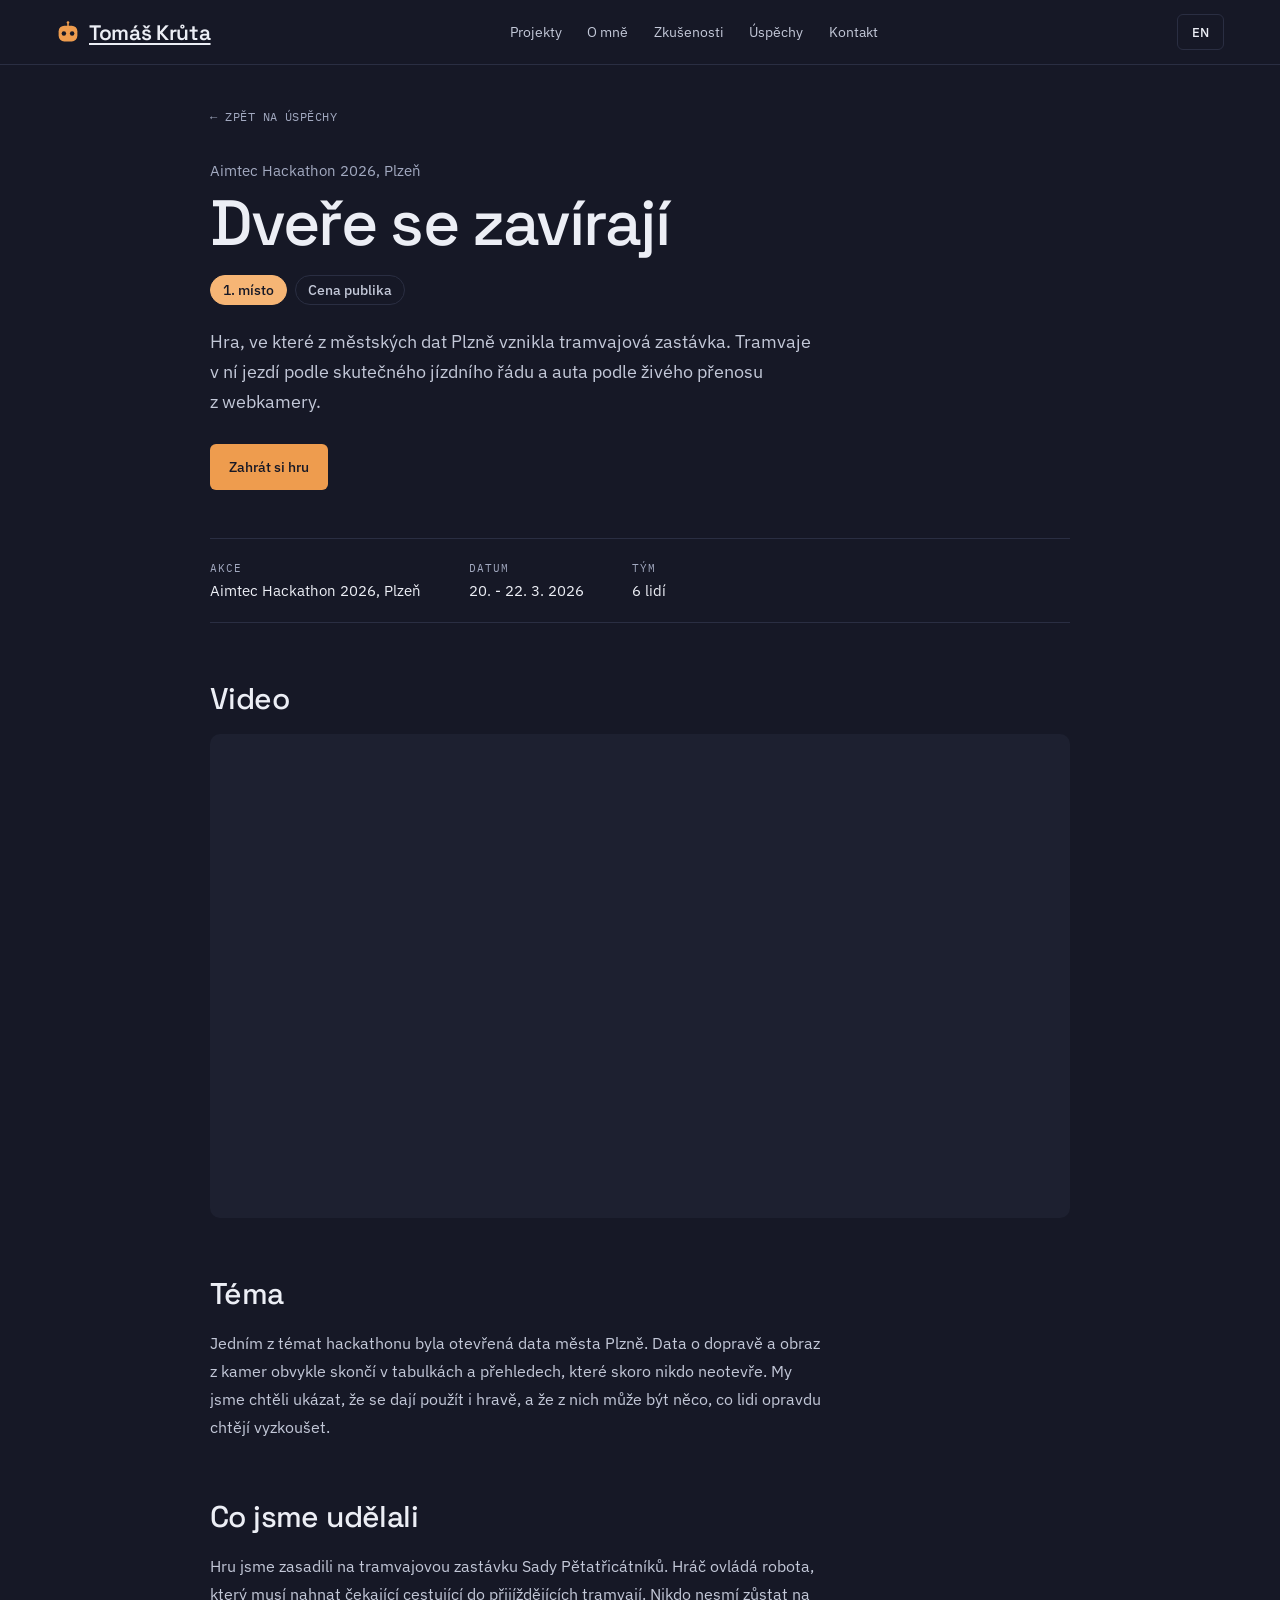
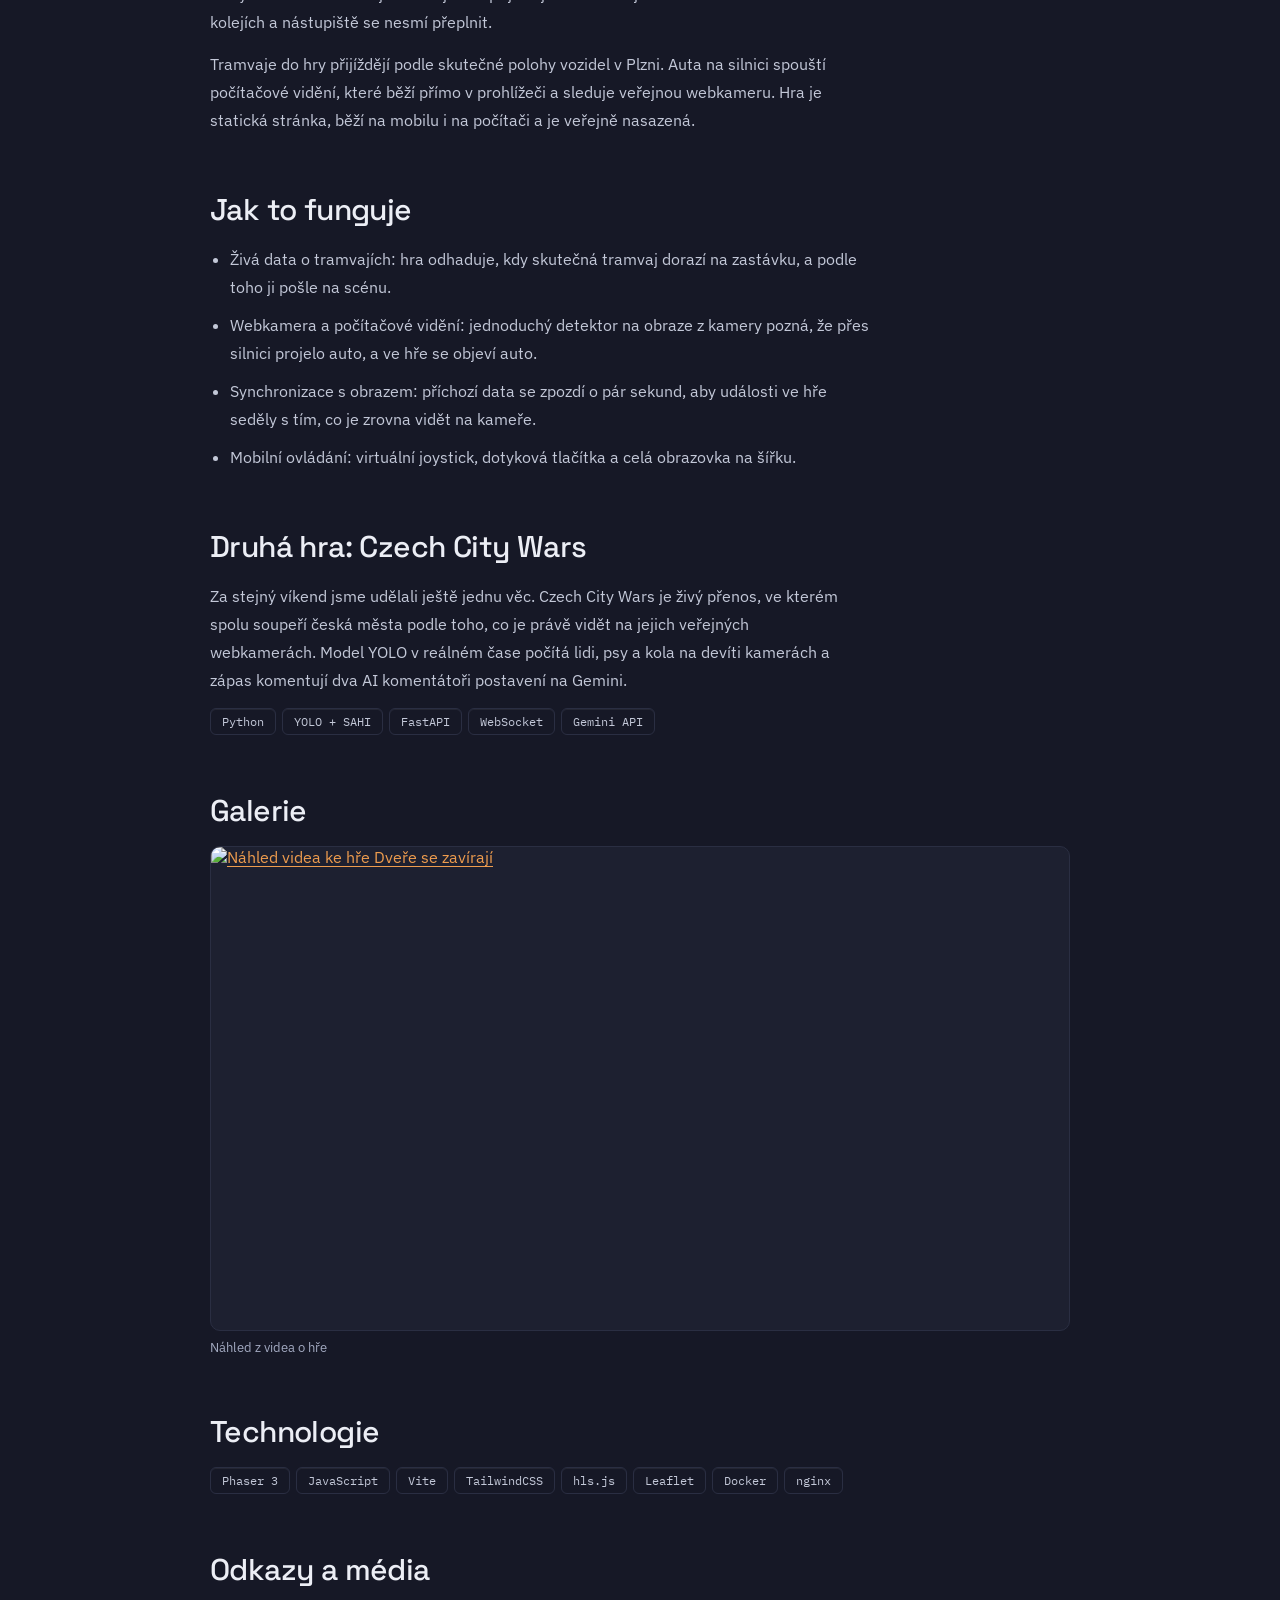
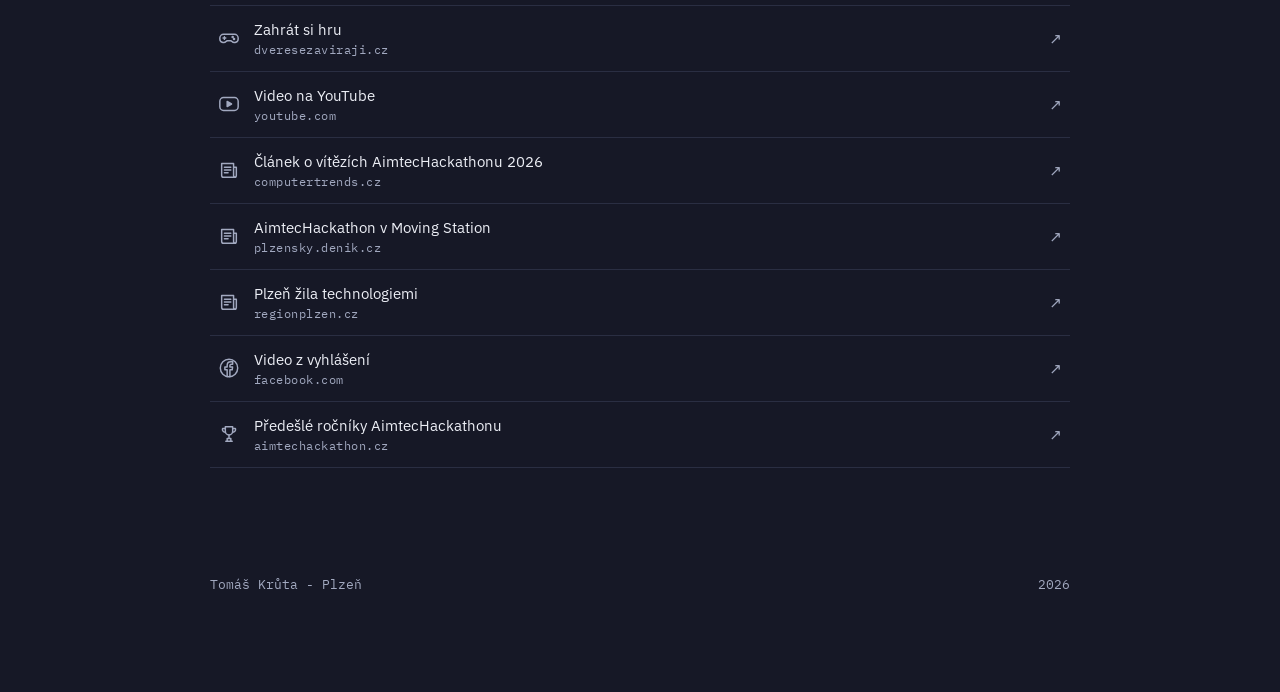
==== projects/aimtec-hackathon-2026/index.html @ 4ebe9e79 "deploy: TomasKruta/PersonalWeb@aac6751261860a5a73823b13c0c52a020d242d3c" ====
<!DOCTYPE html>
<html lang="cs">
<head>
<meta charset="utf-8">
<meta name="viewport" content="width=device-width, initial-scale=1">
<title data-cs="Dveře se zavírají | Aimtec Hackathon 2026 | Tomáš Krůta" data-en="Dveře se zavírají | Aimtec Hackathon 2026 | Tomáš Krůta">Dveře se zavírají | Aimtec Hackathon 2026 | Tomáš Krůta</title>
<meta name="description" content="Dveře se zavírají: hra na tramvajové zastávce Sady Pětatřicátníků, která využívá živá data z Plzně. 1. místo a cena publika na Aimtec Hackathonu 2026.">
<link rel="canonical" href="https://tomaskruta.dev/projects/aimtec-hackathon-2026/">
<meta name="author" content="Tomáš Krůta">

<link rel="icon" href="../../assets/favicon.svg" type="image/svg+xml">
<link rel="icon" href="../../assets/favicon.ico" sizes="any">
<link rel="apple-touch-icon" href="../../assets/apple-touch-icon.png">
<meta name="theme-color" content="#161826">

<meta property="og:type" content="article">
<meta property="og:url" content="https://tomaskruta.dev/projects/aimtec-hackathon-2026/">
<meta property="og:site_name" content="Tomáš Krůta">
<meta property="og:locale" content="cs_CZ">
<meta property="og:title" content="Dveře se zavírají | Aimtec Hackathon 2026">
<meta property="og:description" content="Hra na tramvajové zastávce Sady Pětatřicátníků, která využívá živá data z Plzně. 1. místo a cena publika na Aimtec Hackathonu 2026.">
<meta property="og:image" content="https://tomaskruta.dev/assets/Portrait.webp">

<link rel="stylesheet" href="../../css/fonts.css">
<link rel="stylesheet" href="../../css/nocturne.css">
<link rel="stylesheet" href="../../css/portfolio.css">
<link rel="stylesheet" href="../../css/project.css">
</head>
<body>

<nav class="nav">
  <div class="nav-inner">
    <a class="nav-brand" href="../../"><img class="nav-brand__icon" src="../../assets/favicon.svg" alt="" width="24" height="24">Tomáš Krůta</a>
    <div class="nav-links">
      <a href="../../#projekty" data-cs="Projekty" data-en="Work">Projekty</a>
      <a href="../../#o-mne" data-cs="O mně" data-en="About">O mně</a>
      <a href="../../#cv" data-cs="Zkušenosti" data-en="Experience">Zkušenosti</a>
      <a href="../../#uspechy" data-cs="Úspěchy" data-en="Achievements">Úspěchy</a>
      <a href="../../#kontakt" data-cs="Kontakt" data-en="Contact">Kontakt</a>
    </div>
    <button type="button" class="btn btn-secondary" id="lang-toggle" aria-label="Switch to English">EN</button>
  </div>
  <div class="nav__progress" aria-hidden="true"><span id="nav-progress"></span></div>
</nav>

<main class="container project">
  <a class="project__back" href="../../#uspechy" data-cs="← Zpět na úspěchy" data-en="← Back to achievements">← Zpět na úspěchy</a>

  <header class="project__header">
    <p class="project__event" data-cs="Aimtec Hackathon 2026, Plzeň" data-en="Aimtec Hackathon 2026, Plzeň">Aimtec Hackathon 2026, Plzeň</p>
    <h1>Dveře se zavírají</h1>
    <ul class="project__awards">
      <li class="project__award project__award--main" data-cs="1. místo" data-en="1st place">1. místo</li>
      <li class="project__award" data-cs="Cena publika" data-en="Audience award">Cena publika</li>
    </ul>
    <p class="project__lede"
      data-cs="Hra, ve které z městských dat Plzně vznikla tramvajová zastávka. Tramvaje v ní jezdí podle skutečného jízdního řádu a auta podle živého přenosu z webkamery."
      data-en="A game that turns Plzeň's city data into a tram stop. Trams in it run on the real timetable and cars follow a live webcam feed.">Hra, ve které z městských dat Plzně vznikla tramvajová zastávka. Tramvaje v ní jezdí podle skutečného jízdního řádu a auta podle živého přenosu z webkamery.</p>
    <div class="project__actions">
      <a class="btn btn-primary" href="https://dveresezaviraji.cz/" target="_blank" rel="noopener" data-cs="Zahrát si hru" data-en="Play the game">Zahrát si hru</a>
    </div>
  </header>

  <dl class="project__facts">
    <div><dt data-cs="Akce" data-en="Event">Akce</dt><dd>Aimtec Hackathon 2026, Plzeň</dd></div>
    <div><dt data-cs="Datum" data-en="Date">Datum</dt><dd data-cs="20. - 22. 3. 2026" data-en="20 - 22 Mar 2026">20. - 22. 3. 2026</dd></div>
    <div><dt data-cs="Tým" data-en="Team">Tým</dt><dd data-cs="6 lidí" data-en="6 people">6 lidí</dd></div>
  </dl>

  <section class="project__section">
    <h2 data-cs="Video" data-en="Video">Video</h2>
    <div class="project__video">
      <iframe src="https://www.youtube-nocookie.com/embed/n-SaDlcVPPM" title="Dveře se zavírají, video" loading="lazy" allow="accelerometer; encrypted-media; gyroscope; picture-in-picture; fullscreen" referrerpolicy="strict-origin-when-cross-origin" allowfullscreen></iframe>
    </div>
  </section>

  <section class="project__section">
    <h2 data-cs="Téma" data-en="The theme">Téma</h2>
    <p
      data-cs="Jedním z témat hackathonu byla otevřená data města Plzně. Data o dopravě a obraz z kamer obvykle skončí v tabulkách a přehledech, které skoro nikdo neotevře. My jsme chtěli ukázat, že se dají použít i hravě, a že z nich může být něco, co lidi opravdu chtějí vyzkoušet."
      data-en="One of the hackathon themes was Plzeň's open city data. Traffic data and camera feeds usually ends up in tables and dashboards that hardly anyone opens. We wanted to show it can be used in a playful way too, and turned into something people actually want to try.">Jedním z témat hackathonu byla otevřená data města Plzně. Data o dopravě a obraz z kamer obvykle skončí v tabulkách a přehledech, které skoro nikdo neotevře. My jsme chtěli ukázat, že se dají použít i hravě, a že z nich může být něco, co lidi opravdu chtějí vyzkoušet.</p>
  </section>

  <section class="project__section">
    <h2 data-cs="Co jsme udělali" data-en="What we built">Co jsme udělali</h2>
    <p
      data-cs="Hru jsme zasadili na tramvajovou zastávku Sady Pětatřicátníků. Hráč ovládá robota, který musí nahnat čekající cestující do přijíždějících tramvají. Nikdo nesmí zůstat na kolejích a nástupiště se nesmí přeplnit."
      data-en="We set the game at the Sady Pětatřicátníků tram stop. The player controls a robot that has to herd waiting passengers into arriving trams. Nobody may be left on the tracks and the platform must not overflow.">Hru jsme zasadili na tramvajovou zastávku Sady Pětatřicátníků. Hráč ovládá robota, který musí nahnat čekající cestující do přijíždějících tramvají. Nikdo nesmí zůstat na kolejích a nástupiště se nesmí přeplnit.</p>
    <p
      data-cs="Tramvaje do hry přijíždějí podle skutečné polohy vozidel v Plzni. Auta na silnici spouští počítačové vidění, které běží přímo v prohlížeči a sleduje veřejnou webkameru. Hra je statická stránka, běží na mobilu i na počítači a je veřejně nasazená."
      data-en="Trams arrive in the game based on the real positions of vehicles in Plzeň. Cars on the road are triggered by computer vision running right in the browser on a public webcam. The game is a static page, runs on phones and computers, and is publicly deployed.">Tramvaje do hry přijíždějí podle skutečné polohy vozidel v Plzni. Auta na silnici spouští počítačové vidění, které běží přímo v prohlížeči a sleduje veřejnou webkameru. Hra je statická stránka, běží na mobilu i na počítači a je veřejně nasazená.</p>
  </section>

  <section class="project__section">
    <h2 data-cs="Jak to funguje" data-en="How it works">Jak to funguje</h2>
    <ul class="project__list">
      <li data-cs="Živá data o tramvajích: hra odhaduje, kdy skutečná tramvaj dorazí na zastávku, a podle toho ji pošle na scénu."
          data-en="Live tram data: the game estimates when a real tram will reach the stop and sends it onto the scene accordingly.">Živá data o tramvajích: hra odhaduje, kdy skutečná tramvaj dorazí na zastávku, a podle toho ji pošle na scénu.</li>
      <li data-cs="Webkamera a počítačové vidění: jednoduchý detektor na obraze z kamery pozná, že přes silnici projelo auto, a ve hře se objeví auto."
          data-en="Webcam and computer vision: a simple detector on the camera image notices a car crossing the road, and a car appears in the game.">Webkamera a počítačové vidění: jednoduchý detektor na obraze z kamery pozná, že přes silnici projelo auto, a ve hře se objeví auto.</li>
      <li data-cs="Synchronizace s obrazem: příchozí data se zpozdí o pár sekund, aby události ve hře seděly s tím, co je zrovna vidět na kameře."
          data-en="Sync with the video: incoming data is delayed by a few seconds so in-game events match what the camera is showing.">Synchronizace s obrazem: příchozí data se zpozdí o pár sekund, aby události ve hře seděly s tím, co je zrovna vidět na kameře.</li>
      <li data-cs="Mobilní ovládání: virtuální joystick, dotyková tlačítka a celá obrazovka na šířku."
          data-en="Mobile controls: a virtual joystick, touch buttons and landscape fullscreen.">Mobilní ovládání: virtuální joystick, dotyková tlačítka a celá obrazovka na šířku.</li>
    </ul>
  </section>

  <section class="project__section">
    <h2 data-cs="Druhá hra: Czech City Wars" data-en="Second game: Czech City Wars">Druhá hra: Czech City Wars</h2>
    <p
      data-cs="Za stejný víkend jsme udělali ještě jednu věc. Czech City Wars je živý přenos, ve kterém spolu soupeří česká města podle toho, co je právě vidět na jejich veřejných webkamerách. Model YOLO v reálném čase počítá lidi, psy a kola na devíti kamerách a zápas komentují dva AI komentátoři postavení na Gemini."
      data-en="Over the same weekend we built one more thing. Czech City Wars is a livestream where Czech cities compete based on what their public webcams are showing right now. A YOLO model counts people, dogs and bikes on nine cameras in real time, and two AI commentators built on Gemini narrate the match.">Za stejný víkend jsme udělali ještě jednu věc. Czech City Wars je živý přenos, ve kterém spolu soupeří česká města podle toho, co je právě vidět na jejich veřejných webkamerách. Model YOLO v reálném čase počítá lidi, psy a kola na devíti kamerách a zápas komentují dva AI komentátoři postavení na Gemini.</p>
    <div class="stack">
      <span class="tag tag-neutral">Python</span>
      <span class="tag tag-neutral">YOLO + SAHI</span>
      <span class="tag tag-neutral">FastAPI</span>
      <span class="tag tag-neutral">WebSocket</span>
      <span class="tag tag-neutral">Gemini API</span>
    </div>
  </section>

  <section class="project__section">
    <h2 data-cs="Galerie" data-en="Gallery">Galerie</h2>
    <div class="gallery">
      <figure class="gallery__item">
        <a href="https://img.youtube.com/vi/n-SaDlcVPPM/maxresdefault.jpg">
          <img src="https://img.youtube.com/vi/n-SaDlcVPPM/maxresdefault.jpg" loading="lazy" width="1280" height="720" alt="Náhled videa ke hře Dveře se zavírají">
        </a>
        <figcaption data-cs="Náhled z videa o hře" data-en="Still from the game video">Náhled z videa o hře</figcaption>
      </figure>
      <!-- Další fotky: soubor dej do složky gallery/ a odkomentuj šablonu. Viz gallery/README.txt.
      <figure class="gallery__item">
        <a href="gallery/tym.jpg">
          <img src="gallery/tym.jpg" loading="lazy" width="1600" height="1067" alt="Tým na vyhlášení výsledků">
        </a>
        <figcaption data-cs="Tým na vyhlášení" data-en="The team at the award ceremony">Tým na vyhlášení</figcaption>
      </figure>
      <figure class="gallery__item">
        <a href="gallery/hra.png">
          <img src="gallery/hra.png" loading="lazy" width="1600" height="900" alt="Snímek obrazovky ze hry">
        </a>
        <figcaption data-cs="Zastávka ve hře" data-en="The tram stop in the game">Zastávka ve hře</figcaption>
      </figure>
      <figure class="gallery__item">
        <a href="gallery/prace.jpg">
          <img src="gallery/prace.jpg" loading="lazy" width="1600" height="1067" alt="Práce na hackathonu">
        </a>
        <figcaption data-cs="Noc před odevzdáním" data-en="The night before the deadline">Noc před odevzdáním</figcaption>
      </figure>
      -->
    </div>
  </section>

  <section class="project__section">
    <h2 data-cs="Technologie" data-en="Tech">Technologie</h2>
    <div class="stack">
      <span class="tag tag-neutral">Phaser 3</span>
      <span class="tag tag-neutral">JavaScript</span>
      <span class="tag tag-neutral">Vite</span>
      <span class="tag tag-neutral">TailwindCSS</span>
      <span class="tag tag-neutral">hls.js</span>
      <span class="tag tag-neutral">Leaflet</span>
      <span class="tag tag-neutral">Docker</span>
      <span class="tag tag-neutral">nginx</span>
    </div>
  </section>

  <section class="project__section">
    <h2 data-cs="Odkazy a média" data-en="Links and media">Odkazy a média</h2>
    <ul class="project__links">
      <li><a href="https://dveresezaviraji.cz/" target="_blank" rel="noopener">
        <svg class="project__icon" viewBox="0 0 24 24" aria-hidden="true"><path d="M6 8h12a4 4 0 0 1 4 4v1a4 4 0 0 1-7 2.6L14 15h-4l-1 .6A4 4 0 0 1 2 13v-1a4 4 0 0 1 4-4z"/><path d="M7 10.5v3M5.5 12h3"/><circle cx="16" cy="11" r=".6"/><circle cx="17.5" cy="13" r=".6"/></svg>
        <span class="project__link-text"><span class="project__link-title" data-cs="Zahrát si hru" data-en="Play the game">Zahrát si hru</span><span class="project__host">dveresezaviraji.cz</span></span>
        <span class="project__arrow" aria-hidden="true">↗</span></a></li>
      <li><a href="https://www.youtube.com/watch?v=n-SaDlcVPPM" target="_blank" rel="noopener">
        <svg class="project__icon" viewBox="0 0 24 24" aria-hidden="true"><rect x="2" y="5" width="20" height="14" rx="4"/><path d="M10 9.2v5.6l4.8-2.8z" class="fill"/></svg>
        <span class="project__link-text"><span class="project__link-title" data-cs="Video na YouTube" data-en="Video on YouTube">Video na YouTube</span><span class="project__host">youtube.com</span></span>
        <span class="project__arrow" aria-hidden="true">↗</span></a></li>
      <li><a href="https://www.computertrends.cz/clanky/aimtechackathon-opet-pomahal-zvitezila-hra-s-daty-uspela-i-chytra-lekovka-a-laser-tag-pro-vozickare/" target="_blank" rel="noopener">
        <svg class="project__icon" viewBox="0 0 24 24" aria-hidden="true"><path d="M4 5h13v13a2 2 0 0 0 2 2H6a2 2 0 0 1-2-2z"/><path d="M17 9h3v9a2 2 0 0 1-2 2"/><path d="M7 9h7M7 12h7M7 15h4"/></svg>
        <span class="project__link-text"><span class="project__link-title" data-cs="Článek o vítězích AimtecHackathonu 2026" data-en="Article on the AimtecHackathon 2026 winners">Článek o vítězích AimtecHackathonu 2026</span><span class="project__host">computertrends.cz</span></span>
        <span class="project__arrow" aria-hidden="true">↗</span></a></li>
      <li><a href="https://plzensky.denik.cz/zpravy_region/plzen-aimtechackathon-programovani-soutez-hackeri-moving-station.html" target="_blank" rel="noopener">
        <svg class="project__icon" viewBox="0 0 24 24" aria-hidden="true"><path d="M4 5h13v13a2 2 0 0 0 2 2H6a2 2 0 0 1-2-2z"/><path d="M17 9h3v9a2 2 0 0 1-2 2"/><path d="M7 9h7M7 12h7M7 15h4"/></svg>
        <span class="project__link-text"><span class="project__link-title" data-cs="AimtecHackathon v Moving Station" data-en="AimtecHackathon at Moving Station">AimtecHackathon v Moving Station</span><span class="project__host">plzensky.denik.cz</span></span>
        <span class="project__arrow" aria-hidden="true">↗</span></a></li>
      <li><a href="https://www.regionplzen.cz/zpravodajstvi/plzen-zila-technologiemi--hackathon-spoj-302011/" target="_blank" rel="noopener">
        <svg class="project__icon" viewBox="0 0 24 24" aria-hidden="true"><path d="M4 5h13v13a2 2 0 0 0 2 2H6a2 2 0 0 1-2-2z"/><path d="M17 9h3v9a2 2 0 0 1-2 2"/><path d="M7 9h7M7 12h7M7 15h4"/></svg>
        <span class="project__link-text"><span class="project__link-title" data-cs="Plzeň žila technologiemi" data-en="Plzeň lived technology">Plzeň žila technologiemi</span><span class="project__host">regionplzen.cz</span></span>
        <span class="project__arrow" aria-hidden="true">↗</span></a></li>
      <li><a href="https://www.facebook.com/aimtecCZ/videos/v%C3%ADt%C4%9Bzstv%C3%AD-i-cenu-publika-si-na-10-ro%C4%8Dn%C3%ADku-odnesla-origin%C3%A1ln%C3%AD-smart-city-hra-dve%C5%99/1639492667371295/" target="_blank" rel="noopener">
        <svg class="project__icon" viewBox="0 0 24 24" aria-hidden="true"><circle cx="12" cy="12" r="9.5"/><path d="M13 21.5V14h2.5l.4-3H13V9.3c0-.9.3-1.5 1.5-1.5H16V5.2a20 20 0 0 0-2.2-.1c-2.2 0-3.8 1.4-3.8 3.9V11H7.5v3H10v7.5"/></svg>
        <span class="project__link-text"><span class="project__link-title" data-cs="Video z vyhlášení" data-en="Video of the announcement">Video z vyhlášení</span><span class="project__host">facebook.com</span></span>
        <span class="project__arrow" aria-hidden="true">↗</span></a></li>
      <li><a href="https://www.aimtechackathon.cz/predesle-rocniky/" target="_blank" rel="noopener">
        <svg class="project__icon" viewBox="0 0 24 24" aria-hidden="true"><path d="M8 4h8v5a4 4 0 0 1-8 0z"/><path d="M8 6H5a3 3 0 0 0 3 4M16 6h3a3 3 0 0 1-3 4"/><path d="M12 13v4M8.5 20h7M10 17h4v3h-4z"/></svg>
        <span class="project__link-text"><span class="project__link-title" data-cs="Předešlé ročníky AimtecHackathonu" data-en="Previous AimtecHackathon editions">Předešlé ročníky AimtecHackathonu</span><span class="project__host">aimtechackathon.cz</span></span>
        <span class="project__arrow" aria-hidden="true">↗</span></a></li>
    </ul>
  </section>

  <footer class="footer">
    <span>Tomáš Krůta - Plzeň</span>
    <span>2026</span>
  </footer>
</main>

<script src="../../js/project.js"></script>
</body>
</html>
---- css/fonts.css ----
@font-face{font-family:'IBM Plex Mono';font-style:normal;font-weight:400;font-display:swap;src:url(../assets/fonts/ibm-plex-mono-400-latin-ext.woff2) format('woff2');unicode-range:U+0100-02BA,U+02BD-02C5,U+02C7-02CC,U+02CE-02D7,U+02DD-02FF,U+0304,U+0308,U+0329,U+1D00-1DBF,U+1E00-1E9F,U+1EF2-1EFF,U+2020,U+20A0-20AB,U+20AD-20C0,U+2113,U+2C60-2C7F,U+A720-A7FF}@font-face{font-family:'IBM Plex Mono';font-style:normal;font-weight:400;font-display:swap;src:url(../assets/fonts/ibm-plex-mono-400-latin.woff2) format('woff2');unicode-range:U+0000-00FF,U+0131,U+0152-0153,U+02BB-02BC,U+02C6,U+02DA,U+02DC,U+0304,U+0308,U+0329,U+2000-206F,U+20AC,U+2122,U+2191,U+2193,U+2212,U+2215,U+FEFF,U+FFFD}@font-face{font-family:'IBM Plex Mono';font-style:normal;font-weight:500;font-display:swap;src:url(../assets/fonts/ibm-plex-mono-500-latin-ext.woff2) format('woff2');unicode-range:U+0100-02BA,U+02BD-02C5,U+02C7-02CC,U+02CE-02D7,U+02DD-02FF,U+0304,U+0308,U+0329,U+1D00-1DBF,U+1E00-1E9F,U+1EF2-1EFF,U+2020,U+20A0-20AB,U+20AD-20C0,U+2113,U+2C60-2C7F,U+A720-A7FF}@font-face{font-family:'IBM Plex Mono';font-style:normal;font-weight:500;font-display:swap;src:url(../assets/fonts/ibm-plex-mono-500-latin.woff2) format('woff2');unicode-range:U+0000-00FF,U+0131,U+0152-0153,U+02BB-02BC,U+02C6,U+02DA,U+02DC,U+0304,U+0308,U+0329,U+2000-206F,U+20AC,U+2122,U+2191,U+2193,U+2212,U+2215,U+FEFF,U+FFFD}@font-face{font-family:'IBM Plex Sans';font-style:normal;font-weight:400 500;font-display:swap;src:url(../assets/fonts/ibm-plex-sans-var-latin-ext.woff2) format('woff2');unicode-range:U+0100-02BA,U+02BD-02C5,U+02C7-02CC,U+02CE-02D7,U+02DD-02FF,U+0304,U+0308,U+0329,U+1D00-1DBF,U+1E00-1E9F,U+1EF2-1EFF,U+2020,U+20A0-20AB,U+20AD-20C0,U+2113,U+2C60-2C7F,U+A720-A7FF}@font-face{font-family:'IBM Plex Sans';font-style:normal;font-weight:400 500;font-display:swap;src:url(../assets/fonts/ibm-plex-sans-var-latin.woff2) format('woff2');unicode-range:U+0000-00FF,U+0131,U+0152-0153,U+02BB-02BC,U+02C6,U+02DA,U+02DC,U+0304,U+0308,U+0329,U+2000-206F,U+20AC,U+2122,U+2191,U+2193,U+2212,U+2215,U+FEFF,U+FFFD}@font-face{font-family:'Space Grotesk';font-style:normal;font-weight:500 700;font-display:swap;src:url(../assets/fonts/space-grotesk-var-latin-ext.woff2) format('woff2');unicode-range:U+0100-02BA,U+02BD-02C5,U+02C7-02CC,U+02CE-02D7,U+02DD-02FF,U+0304,U+0308,U+0329,U+1D00-1DBF,U+1E00-1E9F,U+1EF2-1EFF,U+2020,U+20A0-20AB,U+20AD-20C0,U+2113,U+2C60-2C7F,U+A720-A7FF}@font-face{font-family:'Space Grotesk';font-style:normal;font-weight:500 700;font-display:swap;src:url(../assets/fonts/space-grotesk-var-latin.woff2) format('woff2');unicode-range:U+0000-00FF,U+0131,U+0152-0153,U+02BB-02BC,U+02C6,U+02DA,U+02DC,U+0304,U+0308,U+0329,U+2000-206F,U+20AC,U+2122,U+2191,U+2193,U+2212,U+2215,U+FEFF,U+FFFD}
---- css/nocturne.css ----
:root{--color-bg:#161826;--color-section:#11131f;--color-section-glow:color-mix(in srgb, var(--color-accent) 12%, #1c2035);--color-divider:#2a2e42;--color-text:#eceef5;--color-neutral-300:#c3c8d8;--color-neutral-400:#a2a9c0;--color-accent:oklch(0.76 0.135 62);--color-accent-300:oklch(0.82 0.11 65);--color-accent-200:oklch(0.88 0.085 68);--font-heading:'Space Grotesk','Segoe UI',system-ui,sans-serif;--font-body:'IBM Plex Sans','Segoe UI',system-ui,sans-serif;--font-mono:'IBM Plex Mono',ui-monospace,'Cascadia Mono',Consolas,monospace;--radius-sm:6px;--radius-md:12px}.nav{position:sticky;top:0;z-index:20;background:var(--color-bg);padding:14px clamp(20px,5vw,56px);border-bottom:1px solid var(--color-divider)}.nav-inner{display:flex;align-items:center;justify-content:space-between;gap:clamp(14px,2vw,26px);max-width:1280px;margin:0 auto}.nav-brand{display:flex;align-items:center;gap:9px;font-family:var(--font-heading);font-weight:600;font-size:21px;letter-spacing:-.015em;color:var(--color-text);white-space:nowrap}.nav-brand__icon{width:24px;height:24px;flex:none}.nav-links{display:flex;gap:clamp(14px,2vw,26px);align-items:center}.nav-links a{position:relative;font-size:14px;color:var(--color-neutral-300);text-decoration:none;padding-block:4px;transition:color 180ms ease}.nav-links a:focus-visible,.nav-links a:hover{color:var(--color-accent-200)}.nav-links a.is-active{color:var(--color-accent-200)}.nav-links a::after{content:'';position:absolute;left:0;right:0;bottom:-2px;height:1.5px;background:var(--color-accent);transform:scaleX(0);transform-origin:left;transition:transform 260ms cubic-bezier(.2, .7, .2, 1)}.nav-links a.is-active::after{transform:scaleX(1)}@media (prefers-reduced-motion:reduce){.nav-links a::after{transition:none}}.nav__progress{position:absolute;left:0;right:0;bottom:-1px;height:1.5px;pointer-events:none}.nav__progress span{display:block;height:100%;width:0;background:linear-gradient(to right,color-mix(in srgb,var(--color-accent) 45%,transparent),var(--color-accent));transform-origin:left}.nav{transition:transform 260ms cubic-bezier(.2, .7, .2, 1)}@media (max-width:680px){.nav.nav--hidden{transform:translateY(-100%)}}@media (prefers-reduced-motion:reduce){.nav{transition:none}}@media (max-width:680px){.nav-inner{flex-wrap:wrap;row-gap:12px}.nav-links{order:3;width:100%;justify-content:space-between;gap:6px}.nav-links a{font-size:13px}}.btn{display:inline-flex;align-items:center;gap:8px;min-height:44px;padding:0 18px;border:1px solid transparent;border-radius:var(--radius-sm);font-family:var(--font-body);font-size:14px;font-weight:500;line-height:1;text-decoration:none;cursor:pointer;transition:background 160ms ease,color 160ms ease,border-color 160ms ease,transform 160ms ease,box-shadow 160ms ease}.btn:focus-visible{outline:2px solid var(--color-accent);outline-offset:2px}.btn-primary{background:var(--color-accent);color:#161826}.btn-primary:hover{background:var(--color-accent-300);color:#161826;transform:translateY(-1px);box-shadow:0 4px 14px color-mix(in srgb,var(--color-accent) 25%,transparent)}.btn-secondary{background:0 0;color:var(--color-text);border-color:var(--color-divider)}.btn-secondary:hover{color:var(--color-accent-200);border-color:color-mix(in srgb,var(--color-accent) 45%,transparent);background:color-mix(in srgb,var(--color-accent) 6%,transparent);transform:translateY(-1px)}@media (prefers-reduced-motion:reduce){.btn,.chip,.tag{transition:background 160ms ease,color 160ms ease,border-color 160ms ease}}.nav .btn{min-height:36px;padding:0 14px;font-size:13px}.chip,.tag{display:inline-flex;align-items:center;padding:5px 11px;border-radius:var(--radius-sm);font-size:12px;letter-spacing:.04em;transition:background 160ms ease,color 160ms ease,border-color 160ms ease,transform 160ms ease,box-shadow 160ms ease}.tag{font-family:var(--font-mono);letter-spacing:0}.icon{width:1em;height:1em;flex:none;fill:currentColor}.tag .icon{width:15px;height:15px;margin-right:7px}.chip{font-family:var(--font-body)}.chip,.tag-neutral{background:0 0;color:var(--color-neutral-300);border:1px solid var(--color-divider);box-shadow:inset 0 1px 0 color-mix(in srgb,#fff 6%,transparent)}.tag-neutral:hover{color:var(--color-text);border-color:color-mix(in srgb,var(--color-accent) 40%,var(--color-divider));transform:translateY(-1px)}.chip[aria-pressed=true],.tag-accent{background:color-mix(in srgb,var(--color-accent) 20%,transparent);color:var(--color-accent-200);border:1px solid color-mix(in srgb,var(--color-accent) 45%,transparent)}.chip{cursor:pointer}.chip:hover:not([aria-pressed=true]){color:var(--color-text);border-color:color-mix(in srgb,var(--color-accent) 30%,var(--color-divider))}.chip:focus-visible{outline:2px solid var(--color-accent);outline-offset:2px}.table{width:100%;border-collapse:collapse;text-align:left}.table th{font-family:var(--font-mono);font-weight:500;font-size:11px;letter-spacing:.08em;text-transform:uppercase;color:var(--color-neutral-400);white-space:nowrap;padding:0 18px 12px 0;border-bottom:1px solid var(--color-divider)}.table td{font-size:14px;line-height:1.5;color:var(--color-neutral-300);padding:13px 18px 13px 0;border-bottom:1px solid var(--color-divider)}.table td:last-child,.table td:nth-child(2){font-family:var(--font-mono)}.table td:last-child,.table th:last-child{padding-right:0}.table td:first-child{color:var(--color-text)}.table td:last-child{color:var(--color-accent-200);white-space:nowrap}.table tbody tr:last-child td{border-bottom:none}.lighten{background:color-mix(in srgb,var(--color-text) 6%,var(--color-bg));border:1px solid var(--color-divider)}
---- css/portfolio.css ----
html{scroll-behavior:smooth;background:#161826}body{margin:0;text-wrap:pretty;background:var(--color-bg);color:var(--color-text);font-family:var(--font-body);min-height:100vh;position:relative}@media (prefers-reduced-motion:reduce){html{scroll-behavior:auto}}@keyframes nocturne-blink{0%,100%{opacity:1}50%{opacity:.25}}::selection{background:var(--color-accent);color:#161826;text-shadow:none}a{color:var(--color-accent);text-underline-offset:3px;transition:color 160ms ease}a:hover{color:var(--color-accent-200)}.contact__lede a,.container p a{text-decoration:underline;text-decoration-color:color-mix(in srgb,var(--color-accent) 40%,transparent);transition:color 160ms ease,text-decoration-color 160ms ease}.container p a:hover{text-decoration-color:var(--color-accent-200)}.gh-btn{display:inline-flex;align-items:center;gap:8px;min-height:36px;padding:0 14px;border:1px solid color-mix(in srgb,var(--color-accent) 45%,transparent);border-radius:var(--radius-sm);background:color-mix(in srgb,var(--color-accent) 12%,transparent);color:var(--color-accent-200);font-family:var(--font-body);font-size:14px;font-weight:500;text-decoration:none;transition:background 160ms ease,border-color 160ms ease,color 160ms ease,transform 160ms ease,box-shadow 160ms ease}.gh-btn .icon{width:18px;height:18px}.gh-btn__arrow{font-size:13px;opacity:.75}.gh-btn:hover{background:color-mix(in srgb,var(--color-accent) 22%,transparent);border-color:var(--color-accent);color:var(--color-text);transform:translateY(-1px);box-shadow:0 4px 14px color-mix(in srgb,var(--color-accent) 20%,transparent)}@media (prefers-reduced-motion:reduce){.gh-btn{transition:background 160ms ease,border-color 160ms ease,color 160ms ease}}:where(a,button):focus-visible{outline:2px solid var(--color-accent);outline-offset:3px;border-radius:3px}.container{max-width:1280px;margin:0 auto;padding:0 clamp(20px,5vw,56px)}.section-title{font-family:var(--font-heading);font-weight:500;font-size:clamp(34px, 4.4vw, 54px);line-height:1;letter-spacing:-.03em;margin:0 0 32px;background:linear-gradient(100deg,var(--color-text),var(--color-neutral-300) 65%);background-clip:text;-webkit-background-clip:text;color:transparent}.group-title{font-family:var(--font-heading);font-weight:500;font-size:clamp(26px, 3.2vw, 38px);line-height:1.1;letter-spacing:-.02em;color:var(--color-text);margin:0 0 18px}.group-title--spaced{margin-top:80px}.group-title--filters{margin-bottom:22px}.group-lede{max-width:62ch;margin:-8px 0 28px;color:var(--color-neutral-300);font-size:15px;line-height:1.6}.rule-both,.rule-top{background-image:linear-gradient(to right,transparent,var(--color-divider) 48px,var(--color-divider) calc(100% - 48px),transparent);background-repeat:no-repeat;background-position:top;background-size:100% 1px}.rule-both{background-image:linear-gradient(to right,transparent,var(--color-divider) 48px,var(--color-divider) calc(100% - 48px),transparent),linear-gradient(to right,transparent,var(--color-divider) 48px,var(--color-divider) calc(100% - 48px),transparent);background-repeat:no-repeat,no-repeat;background-position:top,bottom;background-size:100% 1px,100% 1px}.reticle{position:fixed;left:0;top:0;width:26px;height:26px;z-index:60;pointer-events:none;opacity:0;transition:opacity .2s ease;will-change:transform,width,height}.reticle__corner{position:absolute;width:11px;height:11px}.reticle__corner--nw{left:0;top:0;border-left:1.5px solid var(--color-accent);border-top:1.5px solid var(--color-accent)}.reticle__corner--ne{right:0;top:0;border-right:1.5px solid var(--color-accent);border-top:1.5px solid var(--color-accent)}.reticle__corner--sw{left:0;bottom:0;border-left:1.5px solid var(--color-accent);border-bottom:1.5px solid var(--color-accent)}.reticle__corner--se{right:0;bottom:0;border-right:1.5px solid var(--color-accent);border-bottom:1.5px solid var(--color-accent)}.reticle__scan{position:absolute;left:1px;right:1px;top:50%;height:1px;opacity:0;background:linear-gradient(to right,transparent,color-mix(in srgb,var(--color-accent) 55%,transparent),transparent)}.reticle__label{position:absolute;left:0;top:100%;margin-top:7px;display:flex;align-items:center;gap:6px;font-family:var(--font-mono);font-size:11px;letter-spacing:.06em;text-transform:uppercase;white-space:nowrap;color:var(--color-accent-200);opacity:0;transition:opacity 160ms ease}.reticle__dot{width:5px;height:5px;border-radius:50%;background:var(--color-accent);animation:nocturne-blink 1.4s ease-in-out infinite}@media (prefers-reduced-motion:reduce){.reticle__dot{animation:none}}.hero{position:relative;overflow:hidden;padding:88px 0 32px}.hero__inner{position:relative;z-index:1;display:grid;grid-template-columns:minmax(0,1.35fr) minmax(0,1fr);gap:48px clamp(32px,5vw,80px);align-items:start;max-width:1280px;margin:0 auto;padding:0 clamp(20px,5vw,56px)}.hero::before{content:'';position:absolute;inset:-30% 0 auto 0;height:680px;z-index:0;pointer-events:none;background:radial-gradient(48% 100% at 4% 44%,color-mix(in srgb,var(--color-accent) 13%,transparent) 0,transparent 72%)}.hero::after{content:'';position:absolute;inset:0;z-index:0;pointer-events:none;background-image:linear-gradient(to right,color-mix(in srgb,var(--color-text) 3.5%,transparent) 1px,transparent 1px),linear-gradient(to bottom,color-mix(in srgb,var(--color-text) 3.5%,transparent) 1px,transparent 1px),linear-gradient(to right,color-mix(in srgb,var(--color-text) 7%,transparent) 1px,transparent 1px),linear-gradient(to bottom,color-mix(in srgb,var(--color-text) 7%,transparent) 1px,transparent 1px);background-size:24px 24px,24px 24px,120px 120px,120px 120px;-webkit-mask-image:linear-gradient(to bottom,#000 0%,rgba(0,0,0,.45) 52%,transparent 88%);mask-image:linear-gradient(to bottom,#000 0%,rgba(0,0,0,.45) 52%,transparent 88%)}.hero__titlewrap{display:flex;align-items:center;gap:clamp(18px,3vw,28px);margin-bottom:4px}.hero-photo{display:block;object-fit:cover;object-position:50% 15%;border-radius:50%;flex:none;width:clamp(110px,15vw,210px);height:clamp(110px,15vw,210px)}.hero__heading{min-width:0}.hero .hero__name{font-family:var(--font-heading);font-weight:500;font-size:clamp(17px, 1.8vw, 22px);line-height:1.2;letter-spacing:0;color:var(--color-accent-200);margin:0 0 10px}.hero .hero__cycler{font-family:var(--font-heading);font-weight:500;font-size:clamp(30px, 4.6vw, 56px);line-height:1.08;letter-spacing:-.025em;color:var(--color-text);margin:0;max-width:20ch;overflow-wrap:anywhere}.sr-only{position:absolute;width:1px;height:1px;padding:0;margin:-1px;overflow:hidden;clip:rect(0 0 0 0);white-space:nowrap;border:0}.hero__caret{display:inline-block;width:3px;height:.74em;margin-left:5px;vertical-align:-.06em;background:var(--color-accent);animation:nocturne-blink 1s ease-in-out infinite}@media (prefers-reduced-motion:reduce){.hero__caret{animation:none;opacity:.6}}.hero p{font-size:17px;line-height:1.7;color:var(--color-neutral-300);max-width:54ch;margin:28px 0 0}.hero__actions{display:flex;flex-wrap:wrap;gap:10px;margin-top:32px}.hero__pitch{position:relative;z-index:1;display:flex;flex-wrap:nowrap;align-items:center;gap:28px;margin-top:44px;margin-left:auto;margin-right:clamp(20px,5vw,56px);max-width:640px;padding:26px clamp(24px,4vw,36px);border:1px solid color-mix(in srgb,var(--color-accent) 35%,var(--color-divider));border-radius:var(--radius-md);background:color-mix(in srgb,var(--color-accent) 9%,transparent)}.hero__pitch-text{flex:1 1 auto;min-width:0}@media (max-width:560px){.hero__pitch{flex-wrap:wrap}}.hero .hero__pitch-lead{margin:0 0 8px;line-height:1.25;max-width:none;font-family:var(--font-heading);font-weight:700;font-size:clamp(22px, 2.6vw, 28px);color:var(--color-text)}.hero__pitch-text p:not(.hero__pitch-lead){margin:0;color:var(--color-neutral-300);font-size:16px;line-height:1.55}.hero__pitch .btn{flex:none;min-height:50px;padding:0 28px;font-size:15px}@media (max-width:700px){.hero__pitch{margin-top:36px;margin-left:clamp(20px,5vw,56px);max-width:none}}@media (max-width:900px){.hero{padding-top:64px}.hero__inner{grid-template-columns:minmax(0,1fr);gap:44px}}.creds{padding-top:6px}.creds__label{font-family:var(--font-mono);font-size:12px;letter-spacing:.1em;text-transform:uppercase;color:var(--color-neutral-400);margin:0 0 18px}.creds__lead,.creds__list li{background-image:linear-gradient(to right,transparent,var(--color-divider) 14px,var(--color-divider) calc(100% - 14px),transparent);background-repeat:no-repeat;background-position:bottom;background-size:100% 1px}.creds__lead{position:relative;display:flex;align-items:baseline;gap:16px;padding:0 0 18px 14px;margin-left:-14px;text-decoration:none;color:inherit}.creds__lead::before{content:'';position:absolute;left:0;top:2px;bottom:16px;width:2px;background:var(--color-accent);transform:scaleY(0);transform-origin:center;transition:transform 220ms ease}.creds__lead:hover::before{transform:scaleY(1)}@media (prefers-reduced-motion:reduce){.creds__lead::before{transition:none}}.creds__lead-place{font-family:var(--font-heading);font-weight:700;font-size:34px;line-height:.9;letter-spacing:-.03em;color:var(--color-accent);font-feature-settings:'tnum' 1;flex:none;min-width:44px;transition:color 180ms ease}.creds__lead:hover .creds__lead-place{color:var(--color-accent-200)}.creds__lead-text{min-width:0}.creds__event{display:block;font-family:var(--font-heading);font-weight:500;font-size:19px;line-height:1.25;letter-spacing:-.01em;color:var(--color-text);transition:color 180ms ease}.creds__lead:hover .creds__event{color:var(--color-accent-200)}.creds__meta{display:flex;flex-wrap:wrap;gap:4px 14px;margin-top:8px;font-family:var(--font-mono);font-size:12px;letter-spacing:.02em;color:var(--color-neutral-400);font-feature-settings:'tnum' 1}.creds__go{color:var(--color-accent-300);transition:color 160ms ease}.creds__lead:hover .creds__go{color:var(--color-accent-200)}.creds__list{list-style:none;margin:0;padding:0}.creds__list li{display:flex;align-items:center;gap:16px;padding:12px 0;font-size:14px;line-height:1.4;color:var(--color-neutral-300)}.creds__place{font-family:var(--font-heading);font-weight:700;font-size:15px;color:var(--color-accent-300);font-feature-settings:'tnum' 1;min-width:44px;flex:none}.creds__all{display:inline-block;margin-top:18px;font-family:var(--font-mono);font-weight:500;font-size:13px;letter-spacing:.04em;text-transform:uppercase;text-decoration:none;color:var(--color-accent-300);transition:color 160ms ease,transform 160ms ease}.creds__all::after{content:' →';display:inline-block;transition:transform 160ms ease}.creds__all:hover{color:var(--color-accent-200)}.creds__all:hover::after{transform:translateX(3px)}#projekty{padding:48px 0 0}.entry{position:relative;display:flex;flex-wrap:wrap;gap:14px clamp(24px,4vw,48px);padding:26px 16px;margin-inline:-16px;transition:background-color 220ms ease}.entry::before{content:'';position:absolute;left:0;top:8px;bottom:8px;width:2px;background:var(--color-accent);transform:scaleY(0);transform-origin:center;transition:transform 220ms ease}.entry:hover{background-color:color-mix(in srgb,var(--color-text) 3.5%,transparent)}.entry:hover::before{transform:scaleY(1)}@media (prefers-reduced-motion:reduce){.entry::before{transition:none}}.entry__head{flex:1 1 290px;min-width:0}.entry__body{flex:1 1 330px;min-width:0}.entry__head h4{font-family:var(--font-heading);font-weight:500;font-size:clamp(20px, 2.1vw, 25px);line-height:1.2;letter-spacing:-.015em;margin:0;transition:color 220ms ease}.entry:hover .entry__head h4{color:var(--color-accent-200)}.entry__meta{font-family:var(--font-mono);font-size:12px;letter-spacing:.04em;text-transform:uppercase;color:var(--color-neutral-400);margin:10px 0 0}.entry__body p{font-size:15px;line-height:1.7;margin:0;color:var(--color-neutral-300);max-width:52ch}.stack{display:flex;flex-wrap:wrap;gap:6px;margin:14px 0 0}.entry__aside{display:flex;flex-wrap:wrap;align-items:center;gap:8px 16px;margin:14px 0 0}.entry__aside .stack{margin:0}.entry__toggle{display:none}@media (max-width:680px){.entry{row-gap:10px;padding-block:20px}.entry__head{position:relative}.entry__toggle{display:inline-flex;align-items:center;gap:6px;margin-top:10px;padding:0;background:0 0;border:0;font-family:var(--font-mono);font-size:12px;letter-spacing:.06em;text-transform:uppercase;color:var(--color-accent-300);cursor:pointer}.entry__toggle::before{content:'';position:absolute;inset:-10px 0}.entry__toggle svg{width:12px;height:12px;transition:transform .2s ease}.entry.is-open .entry__toggle svg{transform:rotate(180deg)}.entry:not(.is-open) .entry__body .stack,.entry:not(.is-open) .entry__body>p{display:none}.entry:not(.is-open) .entry__aside{margin-top:0}.entry:not(.is-open) .entry__body:not(:has(.gh-btn)){display:none}}@media (max-width:680px) and (prefers-reduced-motion:reduce){.entry__toggle svg{transition:none}}#o-mne{display:grid;grid-template-columns:minmax(300px,1fr) minmax(240px,380px);gap:32px clamp(24px,5vw,72px);align-items:start;padding:72px 0}@media (max-width:700px){#o-mne{grid-template-columns:1fr}}#o-mne .section-title{margin-bottom:28px}#o-mne p.statement{font-family:var(--font-heading);font-weight:500;font-size:clamp(25px, 3vw, 34px);line-height:1.15;letter-spacing:-.02em;margin:0;max-width:24ch}#o-mne p{font-size:15px;line-height:1.75;color:var(--color-neutral-300);max-width:50ch;margin:22px 0 0}.about__figure{margin:0}.portrait{border-radius:var(--radius-md);width:100%;aspect-ratio:1/1;padding:clamp(16px,3vw,32px);box-sizing:border-box;display:flex;align-items:flex-end;justify-content:center}.portrait img{display:block;width:100%;height:100%;object-fit:contain}#cv{padding:72px 0 40px}#uspechy{padding:72px 0 80px}.row{display:flex;flex-wrap:wrap;gap:8px clamp(24px,4vw,48px);padding:20px 0}.row--baseline{align-items:baseline}.row__head{flex:1 1 270px;min-width:0}.row__body{flex:1 1 320px;min-width:0}.row__title{font-family:var(--font-heading);font-weight:500;font-size:18px;line-height:1.3;margin:0}.row__date{font-family:var(--font-mono);font-size:12px;letter-spacing:.04em;text-transform:uppercase;color:var(--color-neutral-400);font-feature-settings:'tnum' 1;margin:8px 0 0}.row__body p{font-size:15px;line-height:1.7;margin:0;color:var(--color-neutral-300)}.row__body--inline{display:flex;flex-wrap:wrap;align-items:center;gap:8px 16px}.award{position:relative;z-index:0;display:flex;flex-wrap:wrap;align-items:baseline;gap:16px clamp(24px,4vw,48px);padding:34px clamp(16px,3vw,28px) 36px;margin-inline:clamp(-16px,-3vw,-28px)}.award::before{content:'';position:absolute;inset:0;z-index:-1;background:linear-gradient(135deg,color-mix(in srgb,var(--color-accent) 6%,transparent),transparent 60%);border-radius:var(--radius-md)}.award::after{content:'';position:absolute;left:0;top:8px;bottom:8px;width:2px;background:var(--color-accent);transform:scaleY(0);transform-origin:center;transition:transform 220ms ease}.award:hover::after{transform:scaleY(1)}@media (prefers-reduced-motion:reduce){.award::after{transition:none}}.award--link{cursor:pointer}.award__stretch::before{content:'';position:absolute;inset:0;z-index:1}.award--link .award__link:not(.award__stretch){position:relative;z-index:2}.award--link:hover .award__title{color:var(--color-accent-200)}.award+.award,.award+.row{margin-top:18px}.award--link::before{border:1px solid transparent;transition:border-color .2s ease,background .2s ease}.award--link:hover::before{border-color:color-mix(in srgb,var(--color-accent) 35%,transparent);background:linear-gradient(135deg,color-mix(in srgb,var(--color-accent) 10%,transparent),transparent 70%)}.award__link.award__stretch{display:inline-flex;align-items:center;min-height:36px;padding:0 14px;border:1px solid color-mix(in srgb,var(--color-accent) 45%,transparent);border-radius:var(--radius-sm);color:var(--color-accent-200);transition:background 160ms ease,border-color 160ms ease,transform 160ms ease}.award--link:hover .award__stretch{background:color-mix(in srgb,var(--color-accent) 12%,transparent);border-color:var(--color-accent);transform:translateX(3px)}.award__stretch:focus-visible{outline:2px solid var(--color-accent);outline-offset:2px}@media (prefers-reduced-motion:reduce){.award__link.award__stretch{transition:none}.award--link:hover .award__stretch{transform:none}}.award__place{flex:none;display:flex;align-items:baseline;gap:9px;margin:0;width:120px}.award__num{font-family:var(--font-heading);font-weight:700;font-size:clamp(44px, 5.2vw, 62px);line-height:.82;letter-spacing:-.04em;color:var(--color-accent);font-feature-settings:'tnum' 1}.award__place-label{font-family:var(--font-mono);font-size:12px;letter-spacing:.1em;text-transform:uppercase;color:var(--color-accent-300);line-height:1.3}.award__head{flex:1 1 240px;min-width:0}.award__body{flex:1 1 320px;min-width:0}.award__title{font-family:var(--font-heading);font-weight:500;font-size:clamp(20px, 2.1vw, 24px);line-height:1.25;letter-spacing:-.015em;margin:0}.award__date{font-family:var(--font-mono);font-size:12px;letter-spacing:.04em;text-transform:uppercase;color:var(--color-neutral-400);font-feature-settings:'tnum' 1;margin:8px 0 0}.award__body p{font-size:15px;line-height:1.7;color:var(--color-neutral-300);margin:0;max-width:52ch}.award__link{display:inline-block;margin-top:14px;font-family:var(--font-mono);font-size:12px;letter-spacing:.04em;text-transform:uppercase;text-decoration:none;color:var(--color-accent-300)}.award__link:hover{color:var(--color-accent-200)}.award__link+.award__link{margin-left:18px}.filters{display:flex;flex-wrap:wrap;gap:18px 36px;margin:0 0 22px}.filters__label{font-family:var(--font-mono);font-size:12px;letter-spacing:.08em;text-transform:uppercase;color:var(--color-neutral-400);margin:0 0 8px}.filters__options{display:flex;flex-wrap:wrap;gap:6px}.table-wrap{overflow-x:auto}.table-wrap .table{min-width:620px;font-feature-settings:'tnum' 1}.table tbody tr{transition:background-color 160ms ease}.table tbody tr:hover{background-color:color-mix(in srgb,var(--color-text) 3.5%,transparent)}.table tbody tr:hover td:first-child{color:var(--color-accent-200)}.table-empty{font-size:15px;line-height:1.7;color:var(--color-neutral-300);margin:18px 0 0}.table-count{font-family:var(--font-mono);font-size:12px;letter-spacing:.02em;color:var(--color-neutral-400);margin:14px 0 0}#kontakt{background:radial-gradient(120% 160% at 12% 0,var(--color-section-glow) 0,var(--color-section) 55%,var(--color-section) 100%);color:var(--color-text)}.contact__inner{max-width:1280px;margin:0 auto;padding:80px clamp(20px,5vw,56px)}#kontakt p.statement{font-family:var(--font-heading);font-weight:500;font-size:clamp(24px, 2.8vw, 32px);line-height:1.1;letter-spacing:-.025em;margin:0}.contact__lede{font-size:16px;line-height:1.7;color:var(--color-neutral-300);max-width:46ch;margin:18px 0 0}.contact__grid{display:flex;flex-wrap:wrap;justify-content:space-between;gap:26px clamp(24px,4vw,48px);margin-top:48px}.contact__label{font-family:var(--font-mono);font-size:12px;letter-spacing:.08em;text-transform:uppercase;color:var(--color-neutral-300);margin:0 0 6px}.contact__value{display:inline-block;font-family:var(--font-heading);font-weight:500;font-size:16px;color:var(--color-accent-200);margin:0;text-decoration:none;border-bottom:1px solid color-mix(in srgb,var(--color-accent) 35%,transparent);padding-bottom:2px;transition:color 160ms ease,border-color 160ms ease}.contact__value:hover{color:var(--color-text);border-bottom-color:var(--color-accent-200)}.contact__value--email{overflow-wrap:anywhere}.contact__value--static{border-bottom-color:transparent;cursor:default}.stackgroups{grid-column:1/-1;padding-top:8px}.stackgroups__grid{display:grid;grid-template-columns:repeat(auto-fit,minmax(250px,1fr));align-items:start;gap:28px clamp(24px,4vw,48px)}.stackgroup__label{display:flex;align-items:center;justify-content:space-between;gap:10px;cursor:pointer;list-style:none;font-family:var(--font-mono);font-size:12px;letter-spacing:.08em;text-transform:uppercase;color:var(--color-neutral-300);margin:0;padding-bottom:12px;background-image:linear-gradient(to right,var(--color-divider),var(--color-divider) calc(100% - 14px),transparent);background-repeat:no-repeat;background-position:bottom;background-size:100% 1px;transition:color 160ms ease}.stackgroup__label::-webkit-details-marker{display:none}.stackgroup__label::marker{display:none}.stackgroup__label::after{content:'';width:7px;height:7px;flex:none;border-right:1.5px solid currentColor;border-bottom:1.5px solid currentColor;transform:rotate(45deg);transition:transform 180ms ease}.stackgroup:hover .stackgroup__label,.stackgroup[open] .stackgroup__label{color:var(--color-accent-200)}.stackgroup[open] .stackgroup__label::after{transform:rotate(-135deg)}.stackgroup:not([open]) .stackgroup__panel,.stackgroup[open] .stackgroup__panel{display:grid;grid-template-rows:1fr;margin-top:14px;overflow:hidden;transition:grid-template-rows 260ms cubic-bezier(.2, .7, .2, 1),margin-top 260ms ease}.stackgroup:not([open]) .stackgroup__panel{grid-template-rows:0fr;margin-top:0}.stackgroup__panel .stacklist{min-height:0}@media (prefers-reduced-motion:reduce){.stackgroup__panel{transition:none}}.stacklist{list-style:none;margin:0;padding:0;display:grid;gap:4px}.stackitem{display:flex;align-items:center;gap:14px;padding:6px 0;font-size:16px;color:var(--color-text)}.stackitem__icon{width:30px;height:30px;transition:transform 180ms cubic-bezier(.2, .7, .2, 1)}.stackitem:hover .stackitem__icon{transform:scale(1.12)}@media (max-width:680px){.stackgroups__grid{gap:24px}.stacklist{grid-template-columns:repeat(2,minmax(0,1fr));column-gap:12px;row-gap:2px}.stackitem{gap:10px;padding:5px 0;font-size:14px}.stackitem__icon{width:24px;height:24px}}@media (prefers-reduced-motion:reduce){.stackitem__icon{transition:none}}.complogo{width:22px;height:22px;object-fit:contain;flex:none;border-radius:4px}.complogo--glyph{box-sizing:border-box;padding:3px;color:var(--color-accent-300);border:1px solid var(--color-divider)}.complogo--fo{border-radius:50%;box-shadow:0 0 0 1.5px color-mix(in srgb,var(--color-accent) 70%,transparent),0 0 10px color-mix(in srgb,var(--color-accent) 35%,transparent)}@keyframes fo-orbit{to{transform:rotate(-360deg)}}.table tbody tr:hover .complogo--fo{animation:fo-orbit 6s linear infinite}@media (prefers-reduced-motion:reduce){.table tbody tr:hover .complogo--fo{animation:none}}.complogo--lead{width:38px;height:38px;border-radius:7px;align-self:center}.complogo--award{width:40px;height:40px;border-radius:8px}.complogo--row{width:28px;height:28px;border-radius:6px}.award__title,.row__title--logo{display:flex;align-items:center;gap:14px}.compcell{display:inline-flex;align-items:center;gap:10px}.contact__item{display:flex;align-items:center;gap:16px;min-width:0}.contact__icon{width:40px;height:40px;color:var(--color-accent-300)}.contact__text{min-width:0}.contact__copy{position:relative;font-family:var(--font-heading);background:0 0;border:0;border-bottom:1px solid color-mix(in srgb,var(--color-accent) 35%,transparent);padding:0 0 2px;cursor:pointer;text-align:left}.contact__copy::after{content:attr(data-hint);position:absolute;left:0;top:calc(100% + 6px);white-space:nowrap;font-family:var(--font-mono);font-size:11px;letter-spacing:.06em;text-transform:uppercase;color:var(--color-accent-300);opacity:0;transition:opacity 160ms ease}.contact__copy.is-copied::after,.contact__copy:focus-visible::after,.contact__copy:hover::after{opacity:1}.contact__value--todo{color:var(--color-neutral-400);border-bottom:1px dashed color-mix(in srgb,var(--color-neutral-400) 60%,transparent);font-family:var(--font-mono);font-size:14px}.footer{display:flex;flex-wrap:wrap;justify-content:space-between;gap:12px;padding:36px 0;font-family:var(--font-mono);font-size:13px;color:var(--color-neutral-400)}.reveal{transition:opacity 420ms ease,transform 420ms ease}.reveal.is-hidden{opacity:0;transform:translateY(8px)}@media (prefers-reduced-motion:reduce){.reveal,.reveal.is-hidden{opacity:1;transform:none;transition:none}}@media print{.reveal,.reveal.is-hidden{opacity:1!important;transition:none!important}.nav,.reticle{display:none!important}body{background:#fff;color:#000}.hero::after,.hero::before{display:none!important}}.res{display:grid;grid-template-columns:140px auto;justify-content:start;gap:14px;line-height:1.7}.res__round{font-family:var(--font-body);font-size:13px;color:var(--color-neutral-400)}.res b{font-weight:600;color:var(--color-accent-200);font-feature-settings:'tnum' 1}.award__stack,.row__body .stack{margin-top:14px}.award__body .award__stack+.award__link{margin-top:16px}
---- css/project.css ----
.project{padding-top:40px;padding-bottom:64px;max-width:860px}.project__back{display:inline-block;font-family:var(--font-mono);font-size:12px;letter-spacing:.04em;text-transform:uppercase;text-decoration:none;color:var(--color-neutral-400);margin-bottom:36px}.project__back:hover{color:var(--color-accent-200)}.project__event{font-size:15px;color:var(--color-neutral-400);margin:0 0 10px}.project__awards{display:flex;flex-wrap:wrap;gap:8px;list-style:none;margin:0 0 22px;padding:0}.project__award{font-size:14px;font-weight:500;line-height:1;padding:7px 12px;border-radius:999px;color:var(--color-neutral-300);border:1px solid var(--color-divider)}.project__award--main{color:#161826;background:var(--color-accent-300);border-color:var(--color-accent-300)}.project__header h1{font-family:var(--font-heading);font-weight:500;font-size:clamp(38px, 6vw, 64px);line-height:1.05;letter-spacing:-.03em;margin:0 0 18px}.project__lede{font-size:18px;line-height:1.65;color:var(--color-neutral-300);max-width:56ch;margin:0}.project__actions{margin-top:28px}.project__facts{display:flex;flex-wrap:wrap;gap:20px 48px;margin:48px 0 0;padding:22px 0;border-top:1px solid var(--color-divider);border-bottom:1px solid var(--color-divider)}.project__facts dt{font-family:var(--font-mono);font-size:11px;letter-spacing:.08em;text-transform:uppercase;color:var(--color-neutral-400);margin-bottom:6px}.project__facts dd{margin:0;font-size:15px;color:var(--color-text)}.project__section{margin-top:56px}.project__section h2{font-family:var(--font-heading);font-weight:500;font-size:clamp(24px, 3vw, 30px);letter-spacing:-.02em;margin:0 0 16px}.project__list,.project__section p{font-size:16px;line-height:1.75;color:var(--color-neutral-300);max-width:64ch;margin:0 0 14px}.project__list{padding-left:20px}.project__list li{margin-bottom:10px}.project__list strong{color:var(--color-text);font-weight:600}.project__video{position:relative;aspect-ratio:16/9;border-radius:10px;overflow:hidden;background:var(--color-surface,#1d2030)}.project__video iframe{position:absolute;inset:0;width:100%;height:100%;border:0}.project__links{list-style:none;margin:0;padding:0}.project__links li{border-bottom:1px solid var(--color-divider)}.project__links li:first-child{border-top:1px solid var(--color-divider)}.project__links a{display:flex;align-items:center;gap:14px;padding:14px 8px;text-decoration:none;color:var(--color-text);font-size:15px;transition:color 160ms ease,background-color 160ms ease}.project__links a:focus-visible,.project__links a:hover{color:var(--color-accent-200);background:color-mix(in srgb,var(--color-accent) 5%,transparent)}.project__icon{flex:none;width:22px;height:22px;fill:none;stroke:currentColor;stroke-width:1.6;stroke-linecap:round;stroke-linejoin:round;color:var(--color-neutral-400);transition:color 160ms ease}.project__icon .fill,.project__icon circle[r=".6"]{fill:currentColor}.project__links a:focus-visible .project__icon,.project__links a:hover .project__icon{color:var(--color-accent-300)}.project__link-text{flex:1;min-width:0;display:flex;flex-direction:column;gap:3px}.project__link-title{overflow-wrap:anywhere}.project__host{font-family:var(--font-mono);font-size:12px;letter-spacing:.04em;color:var(--color-neutral-400)}.project__arrow{flex:none;color:var(--color-neutral-400);transition:color 160ms ease,transform 160ms ease}.project__links a:hover .project__arrow{color:var(--color-accent-200);transform:translate(2px,-2px)}.gallery{display:grid;grid-template-columns:repeat(auto-fill,minmax(min(100%,240px),1fr));gap:14px}.gallery__item:only-child{grid-column:1/-1}.gallery__item{margin:0;min-width:0}.gallery__item a{display:block;aspect-ratio:16/10;border-radius:10px;overflow:hidden;background:var(--color-surface,#1d2030);border:1px solid var(--color-divider)}.gallery__item:only-child a{aspect-ratio:16/9}.gallery__item img{display:block;width:100%;height:100%;object-fit:cover;transition:transform .3s ease,opacity 160ms ease}.gallery__item a:hover img{transform:scale(1.03)}.gallery__item a:focus-visible{outline:2px solid var(--color-accent-300);outline-offset:2px}.gallery__item figcaption{font-size:13px;color:var(--color-neutral-400);margin-top:8px}.lightbox{position:fixed;inset:0;z-index:1000;display:flex;align-items:center;justify-content:center;padding:56px 16px;background:rgba(10,11,18,.92)}.lightbox[hidden]{display:none}.lightbox__figure{margin:0;max-width:100%;max-height:100%;display:flex;flex-direction:column;align-items:center}.lightbox__img{max-width:100%;max-height:calc(100vh - 140px);border-radius:6px;object-fit:contain}.lightbox__caption{color:var(--color-neutral-300);font-size:14px;margin-top:12px;text-align:center}.lightbox__btn{position:absolute;width:44px;height:44px;border-radius:999px;border:1px solid var(--color-divider);background:rgba(22,24,38,.8);color:var(--color-text);font-size:22px;line-height:1;cursor:pointer}.lightbox__btn:focus-visible,.lightbox__btn:hover{color:var(--color-accent-200);border-color:var(--color-accent-300)}.lightbox__close{top:12px;right:12px}.lightbox__prev{left:12px;top:50%;transform:translateY(-50%)}.lightbox__next{right:12px;top:50%;transform:translateY(-50%)}.lightbox__btn[hidden]{display:none}.lightbox:not([hidden]){animation:lb-in 160ms ease}@keyframes lb-in{from{opacity:0}}@media (prefers-reduced-motion:reduce){.lightbox:not([hidden]){animation:none}.gallery__item img,.project__arrow{transition:none}.gallery__item a:hover img{transform:none}}.project .footer{margin-top:72px}
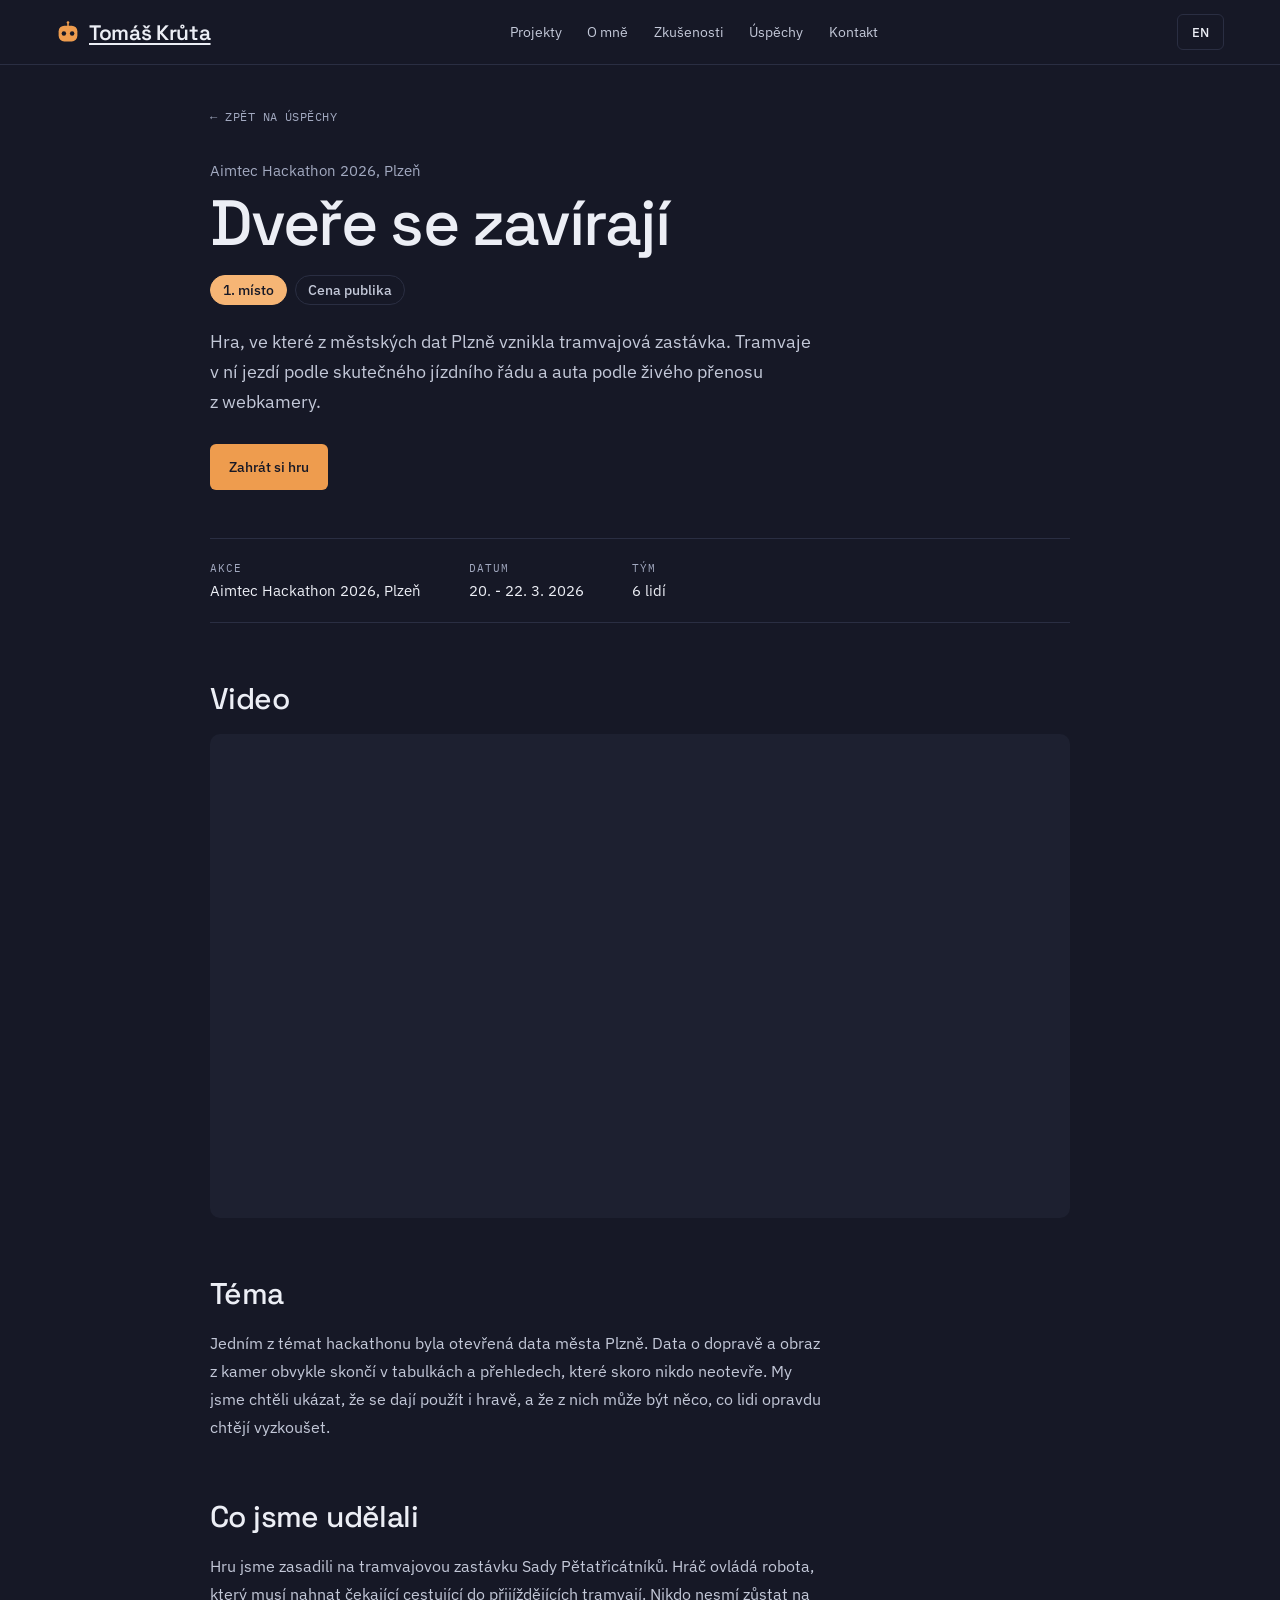
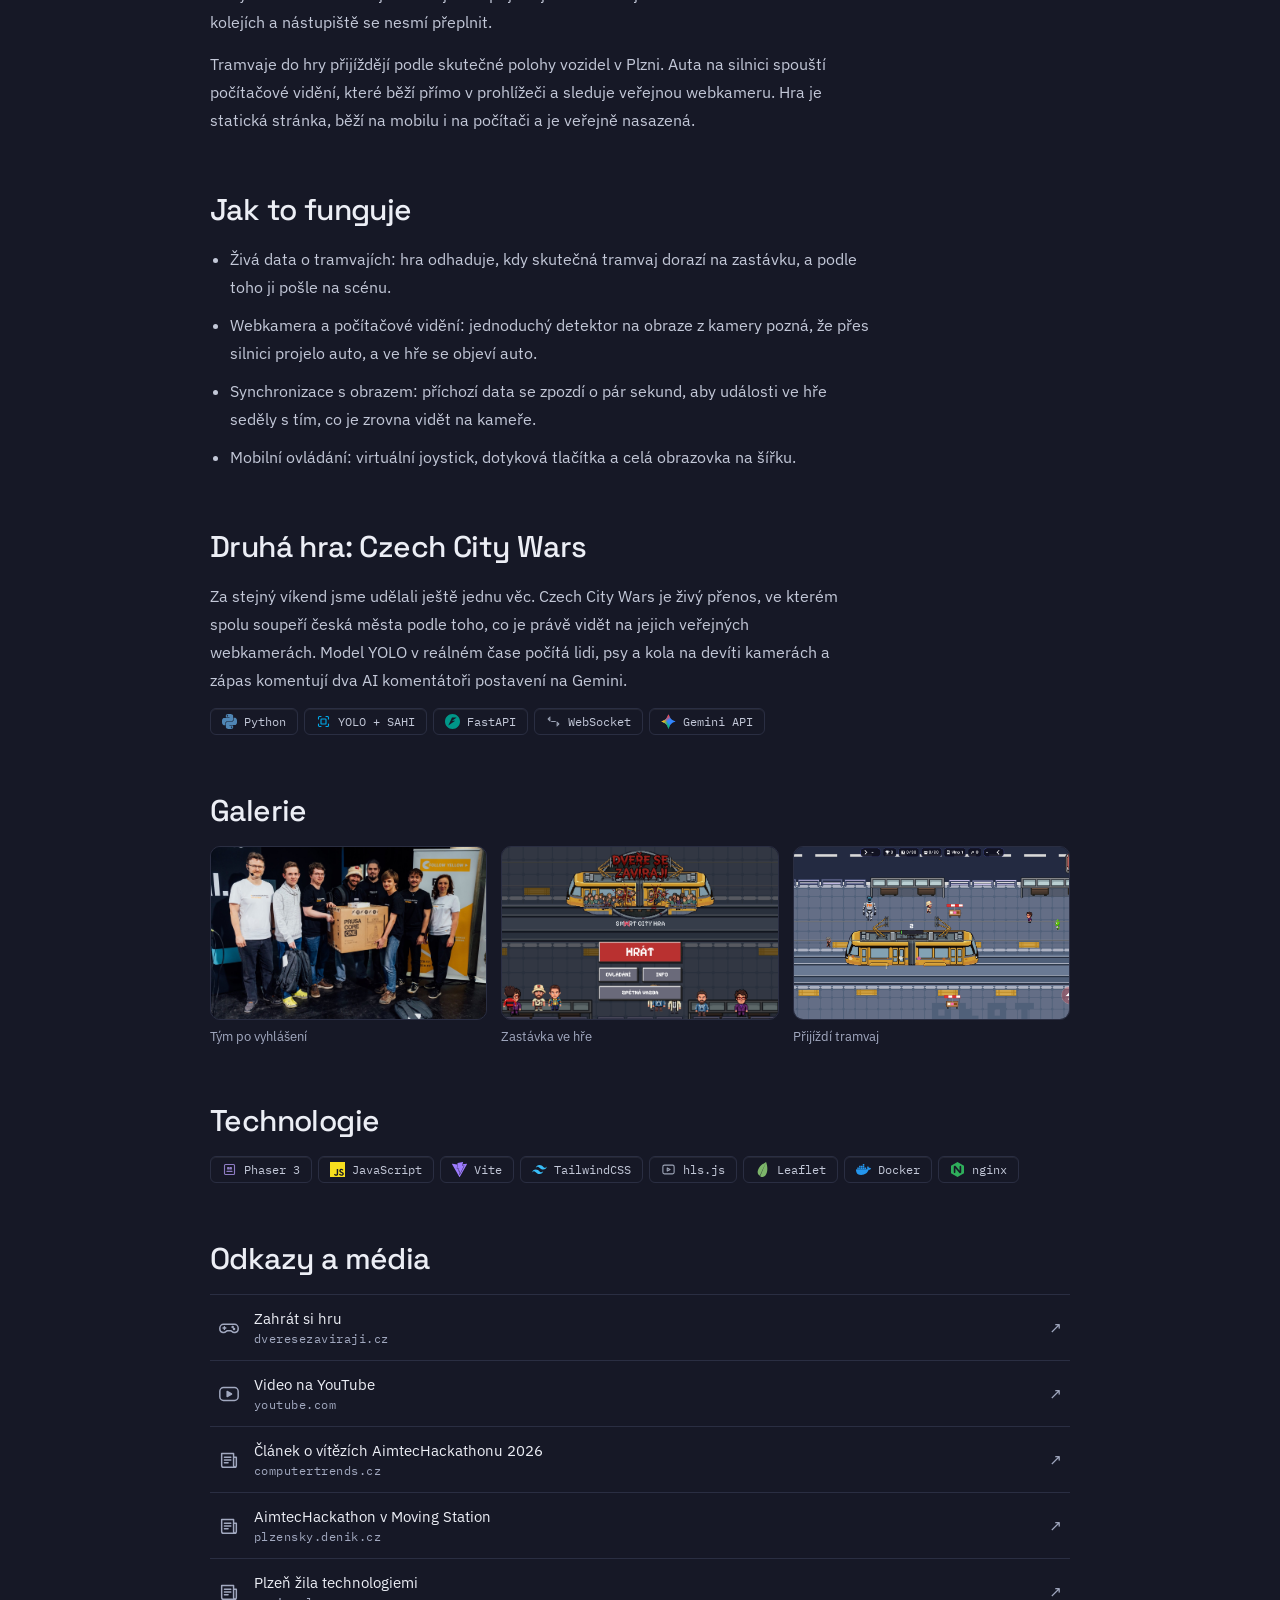
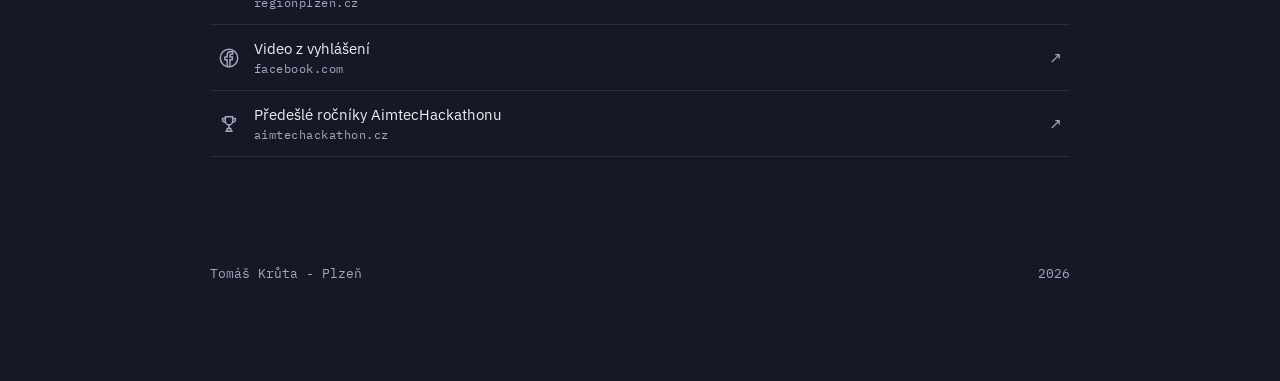
==== commit 2688468a: "deploy: TomasKruta/PersonalWeb@3267e7954be9c700fd9348d3b58b8c59b4be2c2a" ====
--- a/projects/aimtec-hackathon-2026/index.html
+++ b/projects/aimtec-hackathon-2026/index.html
@@ -111,11 +111,11 @@
       data-cs="Za stejný víkend jsme udělali ještě jednu věc. Czech City Wars je živý přenos, ve kterém spolu soupeří česká města podle toho, co je právě vidět na jejich veřejných webkamerách. Model YOLO v reálném čase počítá lidi, psy a kola na devíti kamerách a zápas komentují dva AI komentátoři postavení na Gemini."
       data-en="Over the same weekend we built one more thing. Czech City Wars is a livestream where Czech cities compete based on what their public webcams are showing right now. A YOLO model counts people, dogs and bikes on nine cameras in real time, and two AI commentators built on Gemini narrate the match.">Za stejný víkend jsme udělali ještě jednu věc. Czech City Wars je živý přenos, ve kterém spolu soupeří česká města podle toho, co je právě vidět na jejich veřejných webkamerách. Model YOLO v reálném čase počítá lidi, psy a kola na devíti kamerách a zápas komentují dva AI komentátoři postavení na Gemini.</p>
     <div class="stack">
-      <span class="tag tag-neutral">Python</span>
-      <span class="tag tag-neutral">YOLO + SAHI</span>
-      <span class="tag tag-neutral">FastAPI</span>
-      <span class="tag tag-neutral">WebSocket</span>
-      <span class="tag tag-neutral">Gemini API</span>
+      <span class="tag tag-neutral"><svg class="icon" style="color:#4F86B5" aria-hidden="true"><use href="../../assets/icons/sprite.svg#i-python"></use></svg>Python</span>
+      <span class="tag tag-neutral"><svg class="icon" style="color:#00A8E8" aria-hidden="true"><use href="../../assets/icons/sprite.svg#i-scan"></use></svg>YOLO + SAHI</span>
+      <span class="tag tag-neutral"><svg class="icon" style="color:#009688" aria-hidden="true"><use href="../../assets/icons/sprite.svg#i-fastapi"></use></svg>FastAPI</span>
+      <span class="tag tag-neutral"><svg class="icon" style="color:#9CA3B5" aria-hidden="true"><use href="../../assets/icons/sprite.svg#i-socket"></use></svg>WebSocket</span>
+      <span class="tag tag-neutral"><svg class="icon" aria-hidden="true"><use href="../../assets/icons/sprite.svg#i-gemini-color"></use></svg>Gemini API</span>
     </div>
   </section>
 
@@ -123,45 +123,37 @@
     <h2 data-cs="Galerie" data-en="Gallery">Galerie</h2>
     <div class="gallery">
       <figure class="gallery__item">
-        <a href="https://img.youtube.com/vi/n-SaDlcVPPM/maxresdefault.jpg">
-          <img src="https://img.youtube.com/vi/n-SaDlcVPPM/maxresdefault.jpg" loading="lazy" width="1280" height="720" alt="Náhled videa ke hře Dveře se zavírají">
+        <a href="gallery/aimtec-2026-team.jpg">
+          <img src="gallery/aimtec-2026-team.jpg" loading="lazy" width="1400" height="933" alt="Tým po vyhlášení výsledků Aimtec Hackathonu 2026">
         </a>
-        <figcaption data-cs="Náhled z videa o hře" data-en="Still from the game video">Náhled z videa o hře</figcaption>
-      </figure>
-      <!-- Další fotky: soubor dej do složky gallery/ a odkomentuj šablonu. Viz gallery/README.txt.
-      <figure class="gallery__item">
-        <a href="gallery/tym.jpg">
-          <img src="gallery/tym.jpg" loading="lazy" width="1600" height="1067" alt="Tým na vyhlášení výsledků">
-        </a>
-        <figcaption data-cs="Tým na vyhlášení" data-en="The team at the award ceremony">Tým na vyhlášení</figcaption>
+        <figcaption data-cs="Tým po vyhlášení" data-en="The team after the announcement">Tým po vyhlášení</figcaption>
       </figure>
       <figure class="gallery__item">
-        <a href="gallery/hra.png">
-          <img src="gallery/hra.png" loading="lazy" width="1600" height="900" alt="Snímek obrazovky ze hry">
+        <a href="gallery/aimtec-2026-screenshot1.png">
+          <img src="gallery/aimtec-2026-screenshot1.png" loading="lazy" width="2904" height="2062" alt="Snímek obrazovky ze hry Dveře se zavírají">
         </a>
         <figcaption data-cs="Zastávka ve hře" data-en="The tram stop in the game">Zastávka ve hře</figcaption>
       </figure>
       <figure class="gallery__item">
-        <a href="gallery/prace.jpg">
-          <img src="gallery/prace.jpg" loading="lazy" width="1600" height="1067" alt="Práce na hackathonu">
+        <a href="gallery/aimtec-2026-screenshot2.png">
+          <img src="gallery/aimtec-2026-screenshot2.png" loading="lazy" width="2550" height="1217" alt="Tramvaj přijíždí na zastávku ve hře Dveře se zavírají">
         </a>
-        <figcaption data-cs="Noc před odevzdáním" data-en="The night before the deadline">Noc před odevzdáním</figcaption>
+        <figcaption data-cs="Přijíždí tramvaj" data-en="A tram pulls in">Přijíždí tramvaj</figcaption>
       </figure>
-      -->
     </div>
   </section>
 
   <section class="project__section">
     <h2 data-cs="Technologie" data-en="Tech">Technologie</h2>
     <div class="stack">
-      <span class="tag tag-neutral">Phaser 3</span>
-      <span class="tag tag-neutral">JavaScript</span>
-      <span class="tag tag-neutral">Vite</span>
-      <span class="tag tag-neutral">TailwindCSS</span>
-      <span class="tag tag-neutral">hls.js</span>
-      <span class="tag tag-neutral">Leaflet</span>
-      <span class="tag tag-neutral">Docker</span>
-      <span class="tag tag-neutral">nginx</span>
+      <span class="tag tag-neutral"><svg class="icon" style="color:#8E7CC3" aria-hidden="true"><use href="../../assets/icons/sprite.svg#i-sprite"></use></svg>Phaser 3</span>
+      <span class="tag tag-neutral"><svg class="icon" style="color:#F7DF1E" aria-hidden="true"><use href="../../assets/icons/sprite.svg#i-javascript"></use></svg>JavaScript</span>
+      <span class="tag tag-neutral"><svg class="icon" style="color:#9E7CFF" aria-hidden="true"><use href="../../assets/icons/sprite.svg#i-vite"></use></svg>Vite</span>
+      <span class="tag tag-neutral"><svg class="icon" style="color:#38BDF8" aria-hidden="true"><use href="../../assets/icons/sprite.svg#i-tailwindcss"></use></svg>TailwindCSS</span>
+      <span class="tag tag-neutral"><svg class="icon" style="color:#9CA3B5" aria-hidden="true"><use href="../../assets/icons/sprite.svg#i-hls"></use></svg>hls.js</span>
+      <span class="tag tag-neutral"><svg class="icon" style="color:#7DB66A" aria-hidden="true"><use href="../../assets/icons/sprite.svg#i-leaflet"></use></svg>Leaflet</span>
+      <span class="tag tag-neutral"><svg class="icon" style="color:#2496ED" aria-hidden="true"><use href="../../assets/icons/sprite.svg#i-docker"></use></svg>Docker</span>
+      <span class="tag tag-neutral"><svg class="icon" style="color:#2FAF5B" aria-hidden="true"><use href="../../assets/icons/sprite.svg#i-nginx"></use></svg>nginx</span>
     </div>
   </section>
 
--- a/css/portfolio.css
+++ b/css/portfolio.css
@@ -1 +1 @@
-html{scroll-behavior:smooth;background:#161826}body{margin:0;text-wrap:pretty;background:var(--color-bg);color:var(--color-text);font-family:var(--font-body);min-height:100vh;position:relative}@media (prefers-reduced-motion:reduce){html{scroll-behavior:auto}}@keyframes nocturne-blink{0%,100%{opacity:1}50%{opacity:.25}}::selection{background:var(--color-accent);color:#161826;text-shadow:none}a{color:var(--color-accent);text-underline-offset:3px;transition:color 160ms ease}a:hover{color:var(--color-accent-200)}.contact__lede a,.container p a{text-decoration:underline;text-decoration-color:color-mix(in srgb,var(--color-accent) 40%,transparent);transition:color 160ms ease,text-decoration-color 160ms ease}.container p a:hover{text-decoration-color:var(--color-accent-200)}.gh-btn{display:inline-flex;align-items:center;gap:8px;min-height:36px;padding:0 14px;border:1px solid color-mix(in srgb,var(--color-accent) 45%,transparent);border-radius:var(--radius-sm);background:color-mix(in srgb,var(--color-accent) 12%,transparent);color:var(--color-accent-200);font-family:var(--font-body);font-size:14px;font-weight:500;text-decoration:none;transition:background 160ms ease,border-color 160ms ease,color 160ms ease,transform 160ms ease,box-shadow 160ms ease}.gh-btn .icon{width:18px;height:18px}.gh-btn__arrow{font-size:13px;opacity:.75}.gh-btn:hover{background:color-mix(in srgb,var(--color-accent) 22%,transparent);border-color:var(--color-accent);color:var(--color-text);transform:translateY(-1px);box-shadow:0 4px 14px color-mix(in srgb,var(--color-accent) 20%,transparent)}@media (prefers-reduced-motion:reduce){.gh-btn{transition:background 160ms ease,border-color 160ms ease,color 160ms ease}}:where(a,button):focus-visible{outline:2px solid var(--color-accent);outline-offset:3px;border-radius:3px}.container{max-width:1280px;margin:0 auto;padding:0 clamp(20px,5vw,56px)}.section-title{font-family:var(--font-heading);font-weight:500;font-size:clamp(34px, 4.4vw, 54px);line-height:1;letter-spacing:-.03em;margin:0 0 32px;background:linear-gradient(100deg,var(--color-text),var(--color-neutral-300) 65%);background-clip:text;-webkit-background-clip:text;color:transparent}.group-title{font-family:var(--font-heading);font-weight:500;font-size:clamp(26px, 3.2vw, 38px);line-height:1.1;letter-spacing:-.02em;color:var(--color-text);margin:0 0 18px}.group-title--spaced{margin-top:80px}.group-title--filters{margin-bottom:22px}.group-lede{max-width:62ch;margin:-8px 0 28px;color:var(--color-neutral-300);font-size:15px;line-height:1.6}.rule-both,.rule-top{background-image:linear-gradient(to right,transparent,var(--color-divider) 48px,var(--color-divider) calc(100% - 48px),transparent);background-repeat:no-repeat;background-position:top;background-size:100% 1px}.rule-both{background-image:linear-gradient(to right,transparent,var(--color-divider) 48px,var(--color-divider) calc(100% - 48px),transparent),linear-gradient(to right,transparent,var(--color-divider) 48px,var(--color-divider) calc(100% - 48px),transparent);background-repeat:no-repeat,no-repeat;background-position:top,bottom;background-size:100% 1px,100% 1px}.reticle{position:fixed;left:0;top:0;width:26px;height:26px;z-index:60;pointer-events:none;opacity:0;transition:opacity .2s ease;will-change:transform,width,height}.reticle__corner{position:absolute;width:11px;height:11px}.reticle__corner--nw{left:0;top:0;border-left:1.5px solid var(--color-accent);border-top:1.5px solid var(--color-accent)}.reticle__corner--ne{right:0;top:0;border-right:1.5px solid var(--color-accent);border-top:1.5px solid var(--color-accent)}.reticle__corner--sw{left:0;bottom:0;border-left:1.5px solid var(--color-accent);border-bottom:1.5px solid var(--color-accent)}.reticle__corner--se{right:0;bottom:0;border-right:1.5px solid var(--color-accent);border-bottom:1.5px solid var(--color-accent)}.reticle__scan{position:absolute;left:1px;right:1px;top:50%;height:1px;opacity:0;background:linear-gradient(to right,transparent,color-mix(in srgb,var(--color-accent) 55%,transparent),transparent)}.reticle__label{position:absolute;left:0;top:100%;margin-top:7px;display:flex;align-items:center;gap:6px;font-family:var(--font-mono);font-size:11px;letter-spacing:.06em;text-transform:uppercase;white-space:nowrap;color:var(--color-accent-200);opacity:0;transition:opacity 160ms ease}.reticle__dot{width:5px;height:5px;border-radius:50%;background:var(--color-accent);animation:nocturne-blink 1.4s ease-in-out infinite}@media (prefers-reduced-motion:reduce){.reticle__dot{animation:none}}.hero{position:relative;overflow:hidden;padding:88px 0 32px}.hero__inner{position:relative;z-index:1;display:grid;grid-template-columns:minmax(0,1.35fr) minmax(0,1fr);gap:48px clamp(32px,5vw,80px);align-items:start;max-width:1280px;margin:0 auto;padding:0 clamp(20px,5vw,56px)}.hero::before{content:'';position:absolute;inset:-30% 0 auto 0;height:680px;z-index:0;pointer-events:none;background:radial-gradient(48% 100% at 4% 44%,color-mix(in srgb,var(--color-accent) 13%,transparent) 0,transparent 72%)}.hero::after{content:'';position:absolute;inset:0;z-index:0;pointer-events:none;background-image:linear-gradient(to right,color-mix(in srgb,var(--color-text) 3.5%,transparent) 1px,transparent 1px),linear-gradient(to bottom,color-mix(in srgb,var(--color-text) 3.5%,transparent) 1px,transparent 1px),linear-gradient(to right,color-mix(in srgb,var(--color-text) 7%,transparent) 1px,transparent 1px),linear-gradient(to bottom,color-mix(in srgb,var(--color-text) 7%,transparent) 1px,transparent 1px);background-size:24px 24px,24px 24px,120px 120px,120px 120px;-webkit-mask-image:linear-gradient(to bottom,#000 0%,rgba(0,0,0,.45) 52%,transparent 88%);mask-image:linear-gradient(to bottom,#000 0%,rgba(0,0,0,.45) 52%,transparent 88%)}.hero__titlewrap{display:flex;align-items:center;gap:clamp(18px,3vw,28px);margin-bottom:4px}.hero-photo{display:block;object-fit:cover;object-position:50% 15%;border-radius:50%;flex:none;width:clamp(110px,15vw,210px);height:clamp(110px,15vw,210px)}.hero__heading{min-width:0}.hero .hero__name{font-family:var(--font-heading);font-weight:500;font-size:clamp(17px, 1.8vw, 22px);line-height:1.2;letter-spacing:0;color:var(--color-accent-200);margin:0 0 10px}.hero .hero__cycler{font-family:var(--font-heading);font-weight:500;font-size:clamp(30px, 4.6vw, 56px);line-height:1.08;letter-spacing:-.025em;color:var(--color-text);margin:0;max-width:20ch;overflow-wrap:anywhere}.sr-only{position:absolute;width:1px;height:1px;padding:0;margin:-1px;overflow:hidden;clip:rect(0 0 0 0);white-space:nowrap;border:0}.hero__caret{display:inline-block;width:3px;height:.74em;margin-left:5px;vertical-align:-.06em;background:var(--color-accent);animation:nocturne-blink 1s ease-in-out infinite}@media (prefers-reduced-motion:reduce){.hero__caret{animation:none;opacity:.6}}.hero p{font-size:17px;line-height:1.7;color:var(--color-neutral-300);max-width:54ch;margin:28px 0 0}.hero__actions{display:flex;flex-wrap:wrap;gap:10px;margin-top:32px}.hero__pitch{position:relative;z-index:1;display:flex;flex-wrap:nowrap;align-items:center;gap:28px;margin-top:44px;margin-left:auto;margin-right:clamp(20px,5vw,56px);max-width:640px;padding:26px clamp(24px,4vw,36px);border:1px solid color-mix(in srgb,var(--color-accent) 35%,var(--color-divider));border-radius:var(--radius-md);background:color-mix(in srgb,var(--color-accent) 9%,transparent)}.hero__pitch-text{flex:1 1 auto;min-width:0}@media (max-width:560px){.hero__pitch{flex-wrap:wrap}}.hero .hero__pitch-lead{margin:0 0 8px;line-height:1.25;max-width:none;font-family:var(--font-heading);font-weight:700;font-size:clamp(22px, 2.6vw, 28px);color:var(--color-text)}.hero__pitch-text p:not(.hero__pitch-lead){margin:0;color:var(--color-neutral-300);font-size:16px;line-height:1.55}.hero__pitch .btn{flex:none;min-height:50px;padding:0 28px;font-size:15px}@media (max-width:700px){.hero__pitch{margin-top:36px;margin-left:clamp(20px,5vw,56px);max-width:none}}@media (max-width:900px){.hero{padding-top:64px}.hero__inner{grid-template-columns:minmax(0,1fr);gap:44px}}.creds{padding-top:6px}.creds__label{font-family:var(--font-mono);font-size:12px;letter-spacing:.1em;text-transform:uppercase;color:var(--color-neutral-400);margin:0 0 18px}.creds__lead,.creds__list li{background-image:linear-gradient(to right,transparent,var(--color-divider) 14px,var(--color-divider) calc(100% - 14px),transparent);background-repeat:no-repeat;background-position:bottom;background-size:100% 1px}.creds__lead{position:relative;display:flex;align-items:baseline;gap:16px;padding:0 0 18px 14px;margin-left:-14px;text-decoration:none;color:inherit}.creds__lead::before{content:'';position:absolute;left:0;top:2px;bottom:16px;width:2px;background:var(--color-accent);transform:scaleY(0);transform-origin:center;transition:transform 220ms ease}.creds__lead:hover::before{transform:scaleY(1)}@media (prefers-reduced-motion:reduce){.creds__lead::before{transition:none}}.creds__lead-place{font-family:var(--font-heading);font-weight:700;font-size:34px;line-height:.9;letter-spacing:-.03em;color:var(--color-accent);font-feature-settings:'tnum' 1;flex:none;min-width:44px;transition:color 180ms ease}.creds__lead:hover .creds__lead-place{color:var(--color-accent-200)}.creds__lead-text{min-width:0}.creds__event{display:block;font-family:var(--font-heading);font-weight:500;font-size:19px;line-height:1.25;letter-spacing:-.01em;color:var(--color-text);transition:color 180ms ease}.creds__lead:hover .creds__event{color:var(--color-accent-200)}.creds__meta{display:flex;flex-wrap:wrap;gap:4px 14px;margin-top:8px;font-family:var(--font-mono);font-size:12px;letter-spacing:.02em;color:var(--color-neutral-400);font-feature-settings:'tnum' 1}.creds__go{color:var(--color-accent-300);transition:color 160ms ease}.creds__lead:hover .creds__go{color:var(--color-accent-200)}.creds__list{list-style:none;margin:0;padding:0}.creds__list li{display:flex;align-items:center;gap:16px;padding:12px 0;font-size:14px;line-height:1.4;color:var(--color-neutral-300)}.creds__place{font-family:var(--font-heading);font-weight:700;font-size:15px;color:var(--color-accent-300);font-feature-settings:'tnum' 1;min-width:44px;flex:none}.creds__all{display:inline-block;margin-top:18px;font-family:var(--font-mono);font-weight:500;font-size:13px;letter-spacing:.04em;text-transform:uppercase;text-decoration:none;color:var(--color-accent-300);transition:color 160ms ease,transform 160ms ease}.creds__all::after{content:' →';display:inline-block;transition:transform 160ms ease}.creds__all:hover{color:var(--color-accent-200)}.creds__all:hover::after{transform:translateX(3px)}#projekty{padding:48px 0 0}.entry{position:relative;display:flex;flex-wrap:wrap;gap:14px clamp(24px,4vw,48px);padding:26px 16px;margin-inline:-16px;transition:background-color 220ms ease}.entry::before{content:'';position:absolute;left:0;top:8px;bottom:8px;width:2px;background:var(--color-accent);transform:scaleY(0);transform-origin:center;transition:transform 220ms ease}.entry:hover{background-color:color-mix(in srgb,var(--color-text) 3.5%,transparent)}.entry:hover::before{transform:scaleY(1)}@media (prefers-reduced-motion:reduce){.entry::before{transition:none}}.entry__head{flex:1 1 290px;min-width:0}.entry__body{flex:1 1 330px;min-width:0}.entry__head h4{font-family:var(--font-heading);font-weight:500;font-size:clamp(20px, 2.1vw, 25px);line-height:1.2;letter-spacing:-.015em;margin:0;transition:color 220ms ease}.entry:hover .entry__head h4{color:var(--color-accent-200)}.entry__meta{font-family:var(--font-mono);font-size:12px;letter-spacing:.04em;text-transform:uppercase;color:var(--color-neutral-400);margin:10px 0 0}.entry__body p{font-size:15px;line-height:1.7;margin:0;color:var(--color-neutral-300);max-width:52ch}.stack{display:flex;flex-wrap:wrap;gap:6px;margin:14px 0 0}.entry__aside{display:flex;flex-wrap:wrap;align-items:center;gap:8px 16px;margin:14px 0 0}.entry__aside .stack{margin:0}.entry__toggle{display:none}@media (max-width:680px){.entry{row-gap:10px;padding-block:20px}.entry__head{position:relative}.entry__toggle{display:inline-flex;align-items:center;gap:6px;margin-top:10px;padding:0;background:0 0;border:0;font-family:var(--font-mono);font-size:12px;letter-spacing:.06em;text-transform:uppercase;color:var(--color-accent-300);cursor:pointer}.entry__toggle::before{content:'';position:absolute;inset:-10px 0}.entry__toggle svg{width:12px;height:12px;transition:transform .2s ease}.entry.is-open .entry__toggle svg{transform:rotate(180deg)}.entry:not(.is-open) .entry__body .stack,.entry:not(.is-open) .entry__body>p{display:none}.entry:not(.is-open) .entry__aside{margin-top:0}.entry:not(.is-open) .entry__body:not(:has(.gh-btn)){display:none}}@media (max-width:680px) and (prefers-reduced-motion:reduce){.entry__toggle svg{transition:none}}#o-mne{display:grid;grid-template-columns:minmax(300px,1fr) minmax(240px,380px);gap:32px clamp(24px,5vw,72px);align-items:start;padding:72px 0}@media (max-width:700px){#o-mne{grid-template-columns:1fr}}#o-mne .section-title{margin-bottom:28px}#o-mne p.statement{font-family:var(--font-heading);font-weight:500;font-size:clamp(25px, 3vw, 34px);line-height:1.15;letter-spacing:-.02em;margin:0;max-width:24ch}#o-mne p{font-size:15px;line-height:1.75;color:var(--color-neutral-300);max-width:50ch;margin:22px 0 0}.about__figure{margin:0}.portrait{border-radius:var(--radius-md);width:100%;aspect-ratio:1/1;padding:clamp(16px,3vw,32px);box-sizing:border-box;display:flex;align-items:flex-end;justify-content:center}.portrait img{display:block;width:100%;height:100%;object-fit:contain}#cv{padding:72px 0 40px}#uspechy{padding:72px 0 80px}.row{display:flex;flex-wrap:wrap;gap:8px clamp(24px,4vw,48px);padding:20px 0}.row--baseline{align-items:baseline}.row__head{flex:1 1 270px;min-width:0}.row__body{flex:1 1 320px;min-width:0}.row__title{font-family:var(--font-heading);font-weight:500;font-size:18px;line-height:1.3;margin:0}.row__date{font-family:var(--font-mono);font-size:12px;letter-spacing:.04em;text-transform:uppercase;color:var(--color-neutral-400);font-feature-settings:'tnum' 1;margin:8px 0 0}.row__body p{font-size:15px;line-height:1.7;margin:0;color:var(--color-neutral-300)}.row__body--inline{display:flex;flex-wrap:wrap;align-items:center;gap:8px 16px}.award{position:relative;z-index:0;display:flex;flex-wrap:wrap;align-items:baseline;gap:16px clamp(24px,4vw,48px);padding:34px clamp(16px,3vw,28px) 36px;margin-inline:clamp(-16px,-3vw,-28px)}.award::before{content:'';position:absolute;inset:0;z-index:-1;background:linear-gradient(135deg,color-mix(in srgb,var(--color-accent) 6%,transparent),transparent 60%);border-radius:var(--radius-md)}.award::after{content:'';position:absolute;left:0;top:8px;bottom:8px;width:2px;background:var(--color-accent);transform:scaleY(0);transform-origin:center;transition:transform 220ms ease}.award:hover::after{transform:scaleY(1)}@media (prefers-reduced-motion:reduce){.award::after{transition:none}}.award--link{cursor:pointer}.award__stretch::before{content:'';position:absolute;inset:0;z-index:1}.award--link .award__link:not(.award__stretch){position:relative;z-index:2}.award--link:hover .award__title{color:var(--color-accent-200)}.award+.award,.award+.row{margin-top:18px}.award--link::before{border:1px solid transparent;transition:border-color .2s ease,background .2s ease}.award--link:hover::before{border-color:color-mix(in srgb,var(--color-accent) 35%,transparent);background:linear-gradient(135deg,color-mix(in srgb,var(--color-accent) 10%,transparent),transparent 70%)}.award__link.award__stretch{display:inline-flex;align-items:center;min-height:36px;padding:0 14px;border:1px solid color-mix(in srgb,var(--color-accent) 45%,transparent);border-radius:var(--radius-sm);color:var(--color-accent-200);transition:background 160ms ease,border-color 160ms ease,transform 160ms ease}.award--link:hover .award__stretch{background:color-mix(in srgb,var(--color-accent) 12%,transparent);border-color:var(--color-accent);transform:translateX(3px)}.award__stretch:focus-visible{outline:2px solid var(--color-accent);outline-offset:2px}@media (prefers-reduced-motion:reduce){.award__link.award__stretch{transition:none}.award--link:hover .award__stretch{transform:none}}.award__place{flex:none;display:flex;align-items:baseline;gap:9px;margin:0;width:120px}.award__num{font-family:var(--font-heading);font-weight:700;font-size:clamp(44px, 5.2vw, 62px);line-height:.82;letter-spacing:-.04em;color:var(--color-accent);font-feature-settings:'tnum' 1}.award__place-label{font-family:var(--font-mono);font-size:12px;letter-spacing:.1em;text-transform:uppercase;color:var(--color-accent-300);line-height:1.3}.award__head{flex:1 1 240px;min-width:0}.award__body{flex:1 1 320px;min-width:0}.award__title{font-family:var(--font-heading);font-weight:500;font-size:clamp(20px, 2.1vw, 24px);line-height:1.25;letter-spacing:-.015em;margin:0}.award__date{font-family:var(--font-mono);font-size:12px;letter-spacing:.04em;text-transform:uppercase;color:var(--color-neutral-400);font-feature-settings:'tnum' 1;margin:8px 0 0}.award__body p{font-size:15px;line-height:1.7;color:var(--color-neutral-300);margin:0;max-width:52ch}.award__link{display:inline-block;margin-top:14px;font-family:var(--font-mono);font-size:12px;letter-spacing:.04em;text-transform:uppercase;text-decoration:none;color:var(--color-accent-300)}.award__link:hover{color:var(--color-accent-200)}.award__link+.award__link{margin-left:18px}.filters{display:flex;flex-wrap:wrap;gap:18px 36px;margin:0 0 22px}.filters__label{font-family:var(--font-mono);font-size:12px;letter-spacing:.08em;text-transform:uppercase;color:var(--color-neutral-400);margin:0 0 8px}.filters__options{display:flex;flex-wrap:wrap;gap:6px}.table-wrap{overflow-x:auto}.table-wrap .table{min-width:620px;font-feature-settings:'tnum' 1}.table tbody tr{transition:background-color 160ms ease}.table tbody tr:hover{background-color:color-mix(in srgb,var(--color-text) 3.5%,transparent)}.table tbody tr:hover td:first-child{color:var(--color-accent-200)}.table-empty{font-size:15px;line-height:1.7;color:var(--color-neutral-300);margin:18px 0 0}.table-count{font-family:var(--font-mono);font-size:12px;letter-spacing:.02em;color:var(--color-neutral-400);margin:14px 0 0}#kontakt{background:radial-gradient(120% 160% at 12% 0,var(--color-section-glow) 0,var(--color-section) 55%,var(--color-section) 100%);color:var(--color-text)}.contact__inner{max-width:1280px;margin:0 auto;padding:80px clamp(20px,5vw,56px)}#kontakt p.statement{font-family:var(--font-heading);font-weight:500;font-size:clamp(24px, 2.8vw, 32px);line-height:1.1;letter-spacing:-.025em;margin:0}.contact__lede{font-size:16px;line-height:1.7;color:var(--color-neutral-300);max-width:46ch;margin:18px 0 0}.contact__grid{display:flex;flex-wrap:wrap;justify-content:space-between;gap:26px clamp(24px,4vw,48px);margin-top:48px}.contact__label{font-family:var(--font-mono);font-size:12px;letter-spacing:.08em;text-transform:uppercase;color:var(--color-neutral-300);margin:0 0 6px}.contact__value{display:inline-block;font-family:var(--font-heading);font-weight:500;font-size:16px;color:var(--color-accent-200);margin:0;text-decoration:none;border-bottom:1px solid color-mix(in srgb,var(--color-accent) 35%,transparent);padding-bottom:2px;transition:color 160ms ease,border-color 160ms ease}.contact__value:hover{color:var(--color-text);border-bottom-color:var(--color-accent-200)}.contact__value--email{overflow-wrap:anywhere}.contact__value--static{border-bottom-color:transparent;cursor:default}.stackgroups{grid-column:1/-1;padding-top:8px}.stackgroups__grid{display:grid;grid-template-columns:repeat(auto-fit,minmax(250px,1fr));align-items:start;gap:28px clamp(24px,4vw,48px)}.stackgroup__label{display:flex;align-items:center;justify-content:space-between;gap:10px;cursor:pointer;list-style:none;font-family:var(--font-mono);font-size:12px;letter-spacing:.08em;text-transform:uppercase;color:var(--color-neutral-300);margin:0;padding-bottom:12px;background-image:linear-gradient(to right,var(--color-divider),var(--color-divider) calc(100% - 14px),transparent);background-repeat:no-repeat;background-position:bottom;background-size:100% 1px;transition:color 160ms ease}.stackgroup__label::-webkit-details-marker{display:none}.stackgroup__label::marker{display:none}.stackgroup__label::after{content:'';width:7px;height:7px;flex:none;border-right:1.5px solid currentColor;border-bottom:1.5px solid currentColor;transform:rotate(45deg);transition:transform 180ms ease}.stackgroup:hover .stackgroup__label,.stackgroup[open] .stackgroup__label{color:var(--color-accent-200)}.stackgroup[open] .stackgroup__label::after{transform:rotate(-135deg)}.stackgroup:not([open]) .stackgroup__panel,.stackgroup[open] .stackgroup__panel{display:grid;grid-template-rows:1fr;margin-top:14px;overflow:hidden;transition:grid-template-rows 260ms cubic-bezier(.2, .7, .2, 1),margin-top 260ms ease}.stackgroup:not([open]) .stackgroup__panel{grid-template-rows:0fr;margin-top:0}.stackgroup__panel .stacklist{min-height:0}@media (prefers-reduced-motion:reduce){.stackgroup__panel{transition:none}}.stacklist{list-style:none;margin:0;padding:0;display:grid;gap:4px}.stackitem{display:flex;align-items:center;gap:14px;padding:6px 0;font-size:16px;color:var(--color-text)}.stackitem__icon{width:30px;height:30px;transition:transform 180ms cubic-bezier(.2, .7, .2, 1)}.stackitem:hover .stackitem__icon{transform:scale(1.12)}@media (max-width:680px){.stackgroups__grid{gap:24px}.stacklist{grid-template-columns:repeat(2,minmax(0,1fr));column-gap:12px;row-gap:2px}.stackitem{gap:10px;padding:5px 0;font-size:14px}.stackitem__icon{width:24px;height:24px}}@media (prefers-reduced-motion:reduce){.stackitem__icon{transition:none}}.complogo{width:22px;height:22px;object-fit:contain;flex:none;border-radius:4px}.complogo--glyph{box-sizing:border-box;padding:3px;color:var(--color-accent-300);border:1px solid var(--color-divider)}.complogo--fo{border-radius:50%;box-shadow:0 0 0 1.5px color-mix(in srgb,var(--color-accent) 70%,transparent),0 0 10px color-mix(in srgb,var(--color-accent) 35%,transparent)}@keyframes fo-orbit{to{transform:rotate(-360deg)}}.table tbody tr:hover .complogo--fo{animation:fo-orbit 6s linear infinite}@media (prefers-reduced-motion:reduce){.table tbody tr:hover .complogo--fo{animation:none}}.complogo--lead{width:38px;height:38px;border-radius:7px;align-self:center}.complogo--award{width:40px;height:40px;border-radius:8px}.complogo--row{width:28px;height:28px;border-radius:6px}.award__title,.row__title--logo{display:flex;align-items:center;gap:14px}.compcell{display:inline-flex;align-items:center;gap:10px}.contact__item{display:flex;align-items:center;gap:16px;min-width:0}.contact__icon{width:40px;height:40px;color:var(--color-accent-300)}.contact__text{min-width:0}.contact__copy{position:relative;font-family:var(--font-heading);background:0 0;border:0;border-bottom:1px solid color-mix(in srgb,var(--color-accent) 35%,transparent);padding:0 0 2px;cursor:pointer;text-align:left}.contact__copy::after{content:attr(data-hint);position:absolute;left:0;top:calc(100% + 6px);white-space:nowrap;font-family:var(--font-mono);font-size:11px;letter-spacing:.06em;text-transform:uppercase;color:var(--color-accent-300);opacity:0;transition:opacity 160ms ease}.contact__copy.is-copied::after,.contact__copy:focus-visible::after,.contact__copy:hover::after{opacity:1}.contact__value--todo{color:var(--color-neutral-400);border-bottom:1px dashed color-mix(in srgb,var(--color-neutral-400) 60%,transparent);font-family:var(--font-mono);font-size:14px}.footer{display:flex;flex-wrap:wrap;justify-content:space-between;gap:12px;padding:36px 0;font-family:var(--font-mono);font-size:13px;color:var(--color-neutral-400)}.reveal{transition:opacity 420ms ease,transform 420ms ease}.reveal.is-hidden{opacity:0;transform:translateY(8px)}@media (prefers-reduced-motion:reduce){.reveal,.reveal.is-hidden{opacity:1;transform:none;transition:none}}@media print{.reveal,.reveal.is-hidden{opacity:1!important;transition:none!important}.nav,.reticle{display:none!important}body{background:#fff;color:#000}.hero::after,.hero::before{display:none!important}}.res{display:grid;grid-template-columns:140px auto;justify-content:start;gap:14px;line-height:1.7}.res__round{font-family:var(--font-body);font-size:13px;color:var(--color-neutral-400)}.res b{font-weight:600;color:var(--color-accent-200);font-feature-settings:'tnum' 1}.award__stack,.row__body .stack{margin-top:14px}.award__body .award__stack+.award__link{margin-top:16px}+html{scroll-behavior:smooth;background:#161826}body{margin:0;text-wrap:pretty;background:var(--color-bg);color:var(--color-text);font-family:var(--font-body);min-height:100vh;position:relative}@media (prefers-reduced-motion:reduce){html{scroll-behavior:auto}}@keyframes nocturne-blink{0%,100%{opacity:1}50%{opacity:.25}}::selection{background:var(--color-accent);color:#161826;text-shadow:none}a{color:var(--color-accent);text-underline-offset:3px;transition:color 160ms ease}a:hover{color:var(--color-accent-200)}.contact__lede a,.container p a{text-decoration:underline;text-decoration-color:color-mix(in srgb,var(--color-accent) 40%,transparent);transition:color 160ms ease,text-decoration-color 160ms ease}.container p a:hover{text-decoration-color:var(--color-accent-200)}.gh-btn{display:inline-flex;align-items:center;gap:8px;min-height:36px;padding:0 14px;border:1px solid color-mix(in srgb,var(--color-accent) 45%,transparent);border-radius:var(--radius-sm);background:color-mix(in srgb,var(--color-accent) 12%,transparent);color:var(--color-accent-200);font-family:var(--font-body);font-size:14px;font-weight:500;text-decoration:none;transition:background 160ms ease,border-color 160ms ease,color 160ms ease,transform 160ms ease,box-shadow 160ms ease}.gh-btn .icon{width:18px;height:18px}.gh-btn__arrow{font-size:13px;opacity:.75}.gh-btn:hover{background:color-mix(in srgb,var(--color-accent) 22%,transparent);border-color:var(--color-accent);color:var(--color-text);transform:translateY(-1px);box-shadow:0 4px 14px color-mix(in srgb,var(--color-accent) 20%,transparent)}@media (prefers-reduced-motion:reduce){.gh-btn{transition:background 160ms ease,border-color 160ms ease,color 160ms ease}}:where(a,button):focus-visible{outline:2px solid var(--color-accent);outline-offset:3px;border-radius:3px}.container{max-width:1280px;margin:0 auto;padding:0 clamp(20px,5vw,56px)}.section-title{font-family:var(--font-heading);font-weight:500;font-size:clamp(34px, 4.4vw, 54px);line-height:1;letter-spacing:-.03em;margin:0 0 32px;background:linear-gradient(100deg,var(--color-text),var(--color-neutral-300) 65%);background-clip:text;-webkit-background-clip:text;color:transparent}.group-title{font-family:var(--font-heading);font-weight:500;font-size:clamp(26px, 3.2vw, 38px);line-height:1.1;letter-spacing:-.02em;color:var(--color-text);margin:0 0 18px}.group-title--spaced{margin-top:80px}.group-title--filters{margin-bottom:22px}.group-lede{max-width:62ch;margin:-8px 0 28px;color:var(--color-neutral-300);font-size:15px;line-height:1.6}.rule-both,.rule-top{background-image:linear-gradient(to right,transparent,var(--color-divider) 48px,var(--color-divider) calc(100% - 48px),transparent);background-repeat:no-repeat;background-position:top;background-size:100% 1px}.rule-both{background-image:linear-gradient(to right,transparent,var(--color-divider) 48px,var(--color-divider) calc(100% - 48px),transparent),linear-gradient(to right,transparent,var(--color-divider) 48px,var(--color-divider) calc(100% - 48px),transparent);background-repeat:no-repeat,no-repeat;background-position:top,bottom;background-size:100% 1px,100% 1px}.reticle{position:fixed;left:0;top:0;width:26px;height:26px;z-index:60;pointer-events:none;opacity:0;transition:opacity .2s ease;will-change:transform,width,height}.reticle__corner{position:absolute;width:11px;height:11px}.reticle__corner--nw{left:0;top:0;border-left:1.5px solid var(--color-accent);border-top:1.5px solid var(--color-accent)}.reticle__corner--ne{right:0;top:0;border-right:1.5px solid var(--color-accent);border-top:1.5px solid var(--color-accent)}.reticle__corner--sw{left:0;bottom:0;border-left:1.5px solid var(--color-accent);border-bottom:1.5px solid var(--color-accent)}.reticle__corner--se{right:0;bottom:0;border-right:1.5px solid var(--color-accent);border-bottom:1.5px solid var(--color-accent)}.reticle__scan{position:absolute;left:1px;right:1px;top:50%;height:1px;opacity:0;background:linear-gradient(to right,transparent,color-mix(in srgb,var(--color-accent) 55%,transparent),transparent)}.reticle__label{position:absolute;left:0;top:100%;margin-top:7px;display:flex;align-items:center;gap:6px;font-family:var(--font-mono);font-size:11px;letter-spacing:.06em;text-transform:uppercase;white-space:nowrap;color:var(--color-accent-200);opacity:0;transition:opacity 160ms ease}.reticle__dot{width:5px;height:5px;border-radius:50%;background:var(--color-accent);animation:nocturne-blink 1.4s ease-in-out infinite}@media (prefers-reduced-motion:reduce){.reticle__dot{animation:none}}.hero{position:relative;overflow:hidden;padding:88px 0 32px}.hero__inner{position:relative;z-index:1;display:grid;grid-template-columns:minmax(0,1.35fr) minmax(0,1fr);gap:48px clamp(32px,5vw,80px);align-items:start;max-width:1280px;margin:0 auto;padding:0 clamp(20px,5vw,56px)}.hero::before{content:'';position:absolute;inset:-30% 0 auto 0;height:680px;z-index:0;pointer-events:none;background:radial-gradient(48% 100% at 4% 44%,color-mix(in srgb,var(--color-accent) 13%,transparent) 0,transparent 72%)}.hero::after{content:'';position:absolute;inset:0;z-index:0;pointer-events:none;background-image:linear-gradient(to right,color-mix(in srgb,var(--color-text) 3.5%,transparent) 1px,transparent 1px),linear-gradient(to bottom,color-mix(in srgb,var(--color-text) 3.5%,transparent) 1px,transparent 1px),linear-gradient(to right,color-mix(in srgb,var(--color-text) 7%,transparent) 1px,transparent 1px),linear-gradient(to bottom,color-mix(in srgb,var(--color-text) 7%,transparent) 1px,transparent 1px);background-size:24px 24px,24px 24px,120px 120px,120px 120px;-webkit-mask-image:linear-gradient(to bottom,#000 0%,rgba(0,0,0,.45) 52%,transparent 88%);mask-image:linear-gradient(to bottom,#000 0%,rgba(0,0,0,.45) 52%,transparent 88%)}.hero__titlewrap{display:flex;align-items:center;gap:clamp(18px,3vw,28px);margin-bottom:4px}.hero-photo{display:block;object-fit:cover;object-position:50% 15%;border-radius:50%;flex:none;width:clamp(110px,15vw,210px);height:clamp(110px,15vw,210px)}.hero__heading{min-width:0}.hero .hero__name{font-family:var(--font-heading);font-weight:500;font-size:clamp(17px, 1.8vw, 22px);line-height:1.2;letter-spacing:0;color:var(--color-accent-200);margin:0 0 10px}.hero .hero__cycler{font-family:var(--font-heading);font-weight:500;font-size:clamp(30px, 4.6vw, 56px);line-height:1.08;letter-spacing:-.025em;color:var(--color-text);margin:0;max-width:20ch;overflow-wrap:anywhere}.sr-only{position:absolute;width:1px;height:1px;padding:0;margin:-1px;overflow:hidden;clip:rect(0 0 0 0);white-space:nowrap;border:0}.hero__caret{display:inline-block;width:3px;height:.74em;margin-left:5px;vertical-align:-.06em;background:var(--color-accent);animation:nocturne-blink 1s ease-in-out infinite}@media (prefers-reduced-motion:reduce){.hero__caret{animation:none;opacity:.6}}.hero p{font-size:17px;line-height:1.7;color:var(--color-neutral-300);max-width:54ch;margin:28px 0 0}.hero__actions{display:flex;flex-wrap:wrap;gap:10px;margin-top:32px}.hero__pitch{position:relative;z-index:1;display:flex;flex-wrap:nowrap;align-items:center;gap:28px;margin-top:44px;margin-left:auto;margin-right:clamp(20px,5vw,56px);max-width:640px;padding:26px clamp(24px,4vw,36px);border:1px solid color-mix(in srgb,var(--color-accent) 35%,var(--color-divider));border-radius:var(--radius-md);background:color-mix(in srgb,var(--color-accent) 9%,transparent)}.hero__pitch-text{flex:1 1 auto;min-width:0}@media (max-width:560px){.hero__pitch{flex-wrap:wrap}}.hero .hero__pitch-lead{margin:0 0 8px;line-height:1.25;max-width:none;font-family:var(--font-heading);font-weight:700;font-size:clamp(22px, 2.6vw, 28px);color:var(--color-text)}.hero__pitch-text p:not(.hero__pitch-lead){margin:0;color:var(--color-neutral-300);font-size:16px;line-height:1.55}.hero__pitch .btn{flex:none;min-height:50px;padding:0 28px;font-size:15px}@media (max-width:700px){.hero__pitch{margin-top:36px;margin-left:clamp(20px,5vw,56px);max-width:none}}@media (max-width:900px){.hero{padding-top:64px}.hero__inner{grid-template-columns:minmax(0,1fr);gap:44px}}.creds{padding-top:6px}.creds__label{font-family:var(--font-mono);font-size:12px;letter-spacing:.1em;text-transform:uppercase;color:var(--color-neutral-400);margin:0 0 18px}.creds__lead,.creds__list li{background-image:linear-gradient(to right,transparent,var(--color-divider) 14px,var(--color-divider) calc(100% - 14px),transparent);background-repeat:no-repeat;background-position:bottom;background-size:100% 1px}.creds__lead{position:relative;display:flex;align-items:baseline;gap:16px;padding:0 0 18px 14px;margin-left:-14px;text-decoration:none;color:inherit}.creds__lead::before{content:'';position:absolute;left:0;top:2px;bottom:16px;width:2px;background:var(--color-accent);transform:scaleY(0);transform-origin:center;transition:transform 220ms ease}.creds__lead:hover::before{transform:scaleY(1)}@media (prefers-reduced-motion:reduce){.creds__lead::before{transition:none}}.creds__lead-place{font-family:var(--font-heading);font-weight:700;font-size:34px;line-height:.9;letter-spacing:-.03em;color:var(--color-accent);font-feature-settings:'tnum' 1;flex:none;min-width:44px;transition:color 180ms ease}.creds__lead:hover .creds__lead-place{color:var(--color-accent-200)}.creds__lead-text{min-width:0}.creds__event{display:block;font-family:var(--font-heading);font-weight:500;font-size:19px;line-height:1.25;letter-spacing:-.01em;color:var(--color-text);transition:color 180ms ease}.creds__lead:hover .creds__event{color:var(--color-accent-200)}.creds__meta{display:flex;flex-wrap:wrap;gap:4px 14px;margin-top:8px;font-family:var(--font-mono);font-size:12px;letter-spacing:.02em;color:var(--color-neutral-400);font-feature-settings:'tnum' 1}.creds__go{color:var(--color-accent-300);transition:color 160ms ease}.creds__lead:hover .creds__go{color:var(--color-accent-200)}.creds__list{list-style:none;margin:0;padding:0}.creds__list li{display:flex;align-items:center;gap:16px;padding:12px 0;font-size:14px;line-height:1.4;color:var(--color-neutral-300)}.creds__place{font-family:var(--font-heading);font-weight:700;font-size:15px;color:var(--color-accent-300);font-feature-settings:'tnum' 1;min-width:44px;flex:none}.creds__all{display:inline-block;margin-top:18px;font-family:var(--font-mono);font-weight:500;font-size:13px;letter-spacing:.04em;text-transform:uppercase;text-decoration:none;color:var(--color-accent-300);transition:color 160ms ease,transform 160ms ease}.creds__all::after{content:' →';display:inline-block;transition:transform 160ms ease}.creds__all:hover{color:var(--color-accent-200)}.creds__all:hover::after{transform:translateX(3px)}#projekty{padding:48px 0 0}.entry{position:relative;display:flex;flex-wrap:wrap;gap:14px clamp(24px,4vw,48px);padding:26px 16px;margin-inline:-16px;transition:background-color 220ms ease}.entry::before{content:'';position:absolute;left:0;top:8px;bottom:8px;width:2px;background:var(--color-accent);transform:scaleY(0);transform-origin:center;transition:transform 220ms ease}.entry:hover{background-color:color-mix(in srgb,var(--color-text) 3.5%,transparent)}.entry:hover::before{transform:scaleY(1)}@media (prefers-reduced-motion:reduce){.entry::before{transition:none}}.entry__head{flex:1 1 290px;min-width:0}.entry__body{flex:1 1 330px;min-width:0}.entry__head h4{font-family:var(--font-heading);font-weight:500;font-size:clamp(20px, 2.1vw, 25px);line-height:1.2;letter-spacing:-.015em;margin:0;transition:color 220ms ease}.entry:hover .entry__head h4{color:var(--color-accent-200)}.entry__meta{font-family:var(--font-mono);font-size:12px;letter-spacing:.04em;text-transform:uppercase;color:var(--color-neutral-400);margin:10px 0 0}.entry__body p{font-size:15px;line-height:1.7;margin:0;color:var(--color-neutral-300);max-width:52ch}.stack{display:flex;flex-wrap:wrap;gap:6px;margin:14px 0 0}.entry__aside{display:flex;flex-wrap:wrap;align-items:center;gap:8px 16px;margin:14px 0 0}.entry__aside .stack{margin:0}.entry__toggle{display:none}@media (max-width:680px){.entry{row-gap:10px;padding-block:20px}.entry__head{position:relative}.entry__toggle{display:inline-flex;align-items:center;gap:6px;margin-top:10px;padding:0;background:0 0;border:0;font-family:var(--font-mono);font-size:12px;letter-spacing:.06em;text-transform:uppercase;color:var(--color-accent-300);cursor:pointer}.entry__toggle::before{content:'';position:absolute;inset:-10px 0}.entry__toggle svg{width:12px;height:12px;transition:transform .2s ease}.entry.is-open .entry__toggle svg{transform:rotate(180deg)}.entry:not(.is-open) .entry__body .stack,.entry:not(.is-open) .entry__body>p{display:none}.entry:not(.is-open) .entry__aside{margin-top:0}.entry:not(.is-open) .entry__body:not(:has(.gh-btn)){display:none}}@media (max-width:680px) and (prefers-reduced-motion:reduce){.entry__toggle svg{transition:none}}#o-mne{display:grid;grid-template-columns:minmax(300px,1fr) minmax(240px,380px);gap:32px clamp(24px,5vw,72px);align-items:start;padding:72px 0}@media (max-width:700px){#o-mne{grid-template-columns:1fr}}#o-mne .section-title{margin-bottom:28px}#o-mne p.statement{font-family:var(--font-heading);font-weight:500;font-size:clamp(25px, 3vw, 34px);line-height:1.15;letter-spacing:-.02em;margin:0;max-width:24ch}#o-mne p{font-size:15px;line-height:1.75;color:var(--color-neutral-300);max-width:50ch;margin:22px 0 0}.about__figure{margin:0}.portrait{border-radius:var(--radius-md);width:100%;aspect-ratio:1/1;padding:clamp(16px,3vw,32px);box-sizing:border-box;display:flex;align-items:flex-end;justify-content:center}.portrait img{display:block;width:100%;height:100%;object-fit:contain}#cv{padding:72px 0 40px}#uspechy{padding:72px 0 80px}.row{display:flex;flex-wrap:wrap;gap:8px clamp(24px,4vw,48px);padding:20px 0}.row--baseline{align-items:baseline}.row__head{flex:1 1 270px;min-width:0}.row__body{flex:1 1 320px;min-width:0}.row__title{font-family:var(--font-heading);font-weight:500;font-size:18px;line-height:1.3;margin:0}.row__date{font-family:var(--font-mono);font-size:12px;letter-spacing:.04em;text-transform:uppercase;color:var(--color-neutral-400);font-feature-settings:'tnum' 1;margin:8px 0 0}.row__body p{font-size:15px;line-height:1.7;margin:0;color:var(--color-neutral-300)}.row__body--inline{display:flex;flex-wrap:wrap;align-items:center;gap:8px 16px}.award{position:relative;z-index:0;display:flex;flex-wrap:wrap;align-items:baseline;gap:16px clamp(24px,4vw,48px);padding:34px clamp(16px,3vw,28px) 36px;margin-inline:clamp(-16px,-3vw,-28px)}.award::before{content:'';position:absolute;inset:0;z-index:-1;background:linear-gradient(135deg,color-mix(in srgb,var(--color-accent) 6%,transparent),transparent 60%);border-radius:var(--radius-md)}.award::after{content:'';position:absolute;left:0;top:8px;bottom:8px;width:2px;background:var(--color-accent);transform:scaleY(0);transform-origin:center;transition:transform 220ms ease}.award:hover::after{transform:scaleY(1)}@media (prefers-reduced-motion:reduce){.award::after{transition:none}}.award--link{cursor:pointer}.award__stretch::before{content:'';position:absolute;inset:0;z-index:1}.award--link .award__link:not(.award__stretch){position:relative;z-index:2}.award--link:hover .award__title{color:var(--color-accent-200)}.award+.award,.award+.row{margin-top:18px}.award--link::before{border:1px solid transparent;transition:border-color .2s ease,background .2s ease}.award--link:hover::before{border-color:color-mix(in srgb,var(--color-accent) 35%,transparent);background:linear-gradient(135deg,color-mix(in srgb,var(--color-accent) 10%,transparent),transparent 70%)}.award__link.award__stretch{display:inline-flex;align-items:center;min-height:36px;padding:0 14px;border:1px solid color-mix(in srgb,var(--color-accent) 45%,transparent);border-radius:var(--radius-sm);color:var(--color-accent-200);transition:background 160ms ease,border-color 160ms ease,transform 160ms ease}.award--link:hover .award__stretch{background:color-mix(in srgb,var(--color-accent) 12%,transparent);border-color:var(--color-accent);transform:translateX(3px)}.award__stretch:focus-visible{outline:2px solid var(--color-accent);outline-offset:2px}@media (prefers-reduced-motion:reduce){.award__link.award__stretch{transition:none}.award--link:hover .award__stretch{transform:none}}.award__place{flex:none;display:flex;align-items:baseline;gap:9px;margin:0;width:120px}.award__num{font-family:var(--font-heading);font-weight:700;font-size:clamp(44px, 5.2vw, 62px);line-height:.82;letter-spacing:-.04em;color:var(--color-accent);font-feature-settings:'tnum' 1}.award__place-label{font-family:var(--font-mono);font-size:12px;letter-spacing:.1em;text-transform:uppercase;color:var(--color-accent-300);line-height:1.3}.award__head{flex:1 1 240px;min-width:0}.award__body{flex:1 1 320px;min-width:0}.award__title{font-family:var(--font-heading);font-weight:500;font-size:clamp(20px, 2.1vw, 24px);line-height:1.25;letter-spacing:-.015em;margin:0}.award__date{font-family:var(--font-mono);font-size:12px;letter-spacing:.04em;text-transform:uppercase;color:var(--color-neutral-400);font-feature-settings:'tnum' 1;margin:8px 0 0}.award__body p{font-size:15px;line-height:1.7;color:var(--color-neutral-300);margin:0;max-width:52ch}.award__link{display:inline-block;margin-top:14px;font-family:var(--font-mono);font-size:12px;letter-spacing:.04em;text-transform:uppercase;text-decoration:none;color:var(--color-accent-300)}.award__link:hover{color:var(--color-accent-200)}.award__link+.award__link{margin-left:18px}.filters{display:flex;flex-wrap:wrap;gap:18px 36px;margin:0 0 22px}.filters__label{font-family:var(--font-mono);font-size:12px;letter-spacing:.08em;text-transform:uppercase;color:var(--color-neutral-400);margin:0 0 8px}.filters__options{display:flex;flex-wrap:wrap;gap:6px}.table-wrap{overflow-x:auto}.table-wrap .table{min-width:620px;font-feature-settings:'tnum' 1}.table tbody tr{transition:background-color 160ms ease}.table tbody tr:hover{background-color:color-mix(in srgb,var(--color-text) 3.5%,transparent)}.table tbody tr:hover td:first-child{color:var(--color-accent-200)}.table-empty{font-size:15px;line-height:1.7;color:var(--color-neutral-300);margin:18px 0 0}.table-count{font-family:var(--font-mono);font-size:12px;letter-spacing:.02em;color:var(--color-neutral-400);margin:14px 0 0}#kontakt{background:radial-gradient(120% 160% at 12% 0,var(--color-section-glow) 0,var(--color-section) 55%,var(--color-section) 100%);color:var(--color-text)}.contact__inner{max-width:1280px;margin:0 auto;padding:80px clamp(20px,5vw,56px)}#kontakt p.statement{font-family:var(--font-heading);font-weight:500;font-size:clamp(24px, 2.8vw, 32px);line-height:1.1;letter-spacing:-.025em;margin:0}.contact__lede{font-size:16px;line-height:1.7;color:var(--color-neutral-300);max-width:46ch;margin:18px 0 0}.contact__grid{display:flex;flex-wrap:wrap;justify-content:space-between;gap:26px clamp(24px,4vw,48px);margin-top:48px}.contact__label{font-family:var(--font-mono);font-size:12px;letter-spacing:.08em;text-transform:uppercase;color:var(--color-neutral-300);margin:0 0 6px}.contact__value{display:inline-block;font-family:var(--font-heading);font-weight:500;font-size:16px;color:var(--color-accent-200);margin:0;text-decoration:none;border-bottom:1px solid color-mix(in srgb,var(--color-accent) 35%,transparent);padding-bottom:2px;transition:color 160ms ease,border-color 160ms ease}.contact__value:hover{color:var(--color-text);border-bottom-color:var(--color-accent-200)}.contact__value--email{overflow-wrap:anywhere}.contact__value--static{border-bottom-color:transparent;cursor:default}.stackgroups{grid-column:1/-1;padding-top:8px}.stackgroups__grid{display:grid;grid-template-columns:repeat(auto-fit,minmax(250px,1fr));align-items:start;gap:28px clamp(24px,4vw,48px)}.stackgroup__label{display:flex;align-items:center;justify-content:space-between;gap:10px;cursor:pointer;list-style:none;font-family:var(--font-mono);font-size:12px;letter-spacing:.08em;text-transform:uppercase;color:var(--color-neutral-300);margin:0;padding-bottom:12px;background-image:linear-gradient(to right,var(--color-divider),var(--color-divider) calc(100% - 14px),transparent);background-repeat:no-repeat;background-position:bottom;background-size:100% 1px;transition:color 160ms ease}.stackgroup__label::-webkit-details-marker{display:none}.stackgroup__label::marker{display:none}.stackgroup__label::after{content:'';width:7px;height:7px;flex:none;border-right:1.5px solid currentColor;border-bottom:1.5px solid currentColor;transform:rotate(45deg);transition:transform 180ms ease}.stackgroup:hover .stackgroup__label,.stackgroup[open] .stackgroup__label{color:var(--color-accent-200)}.stackgroup[open] .stackgroup__label::after{transform:rotate(-135deg)}.stackgroup:not([open]) .stackgroup__panel,.stackgroup[open] .stackgroup__panel{display:grid;grid-template-rows:1fr;margin-top:14px;overflow:hidden;transition:grid-template-rows 260ms cubic-bezier(.2, .7, .2, 1),margin-top 260ms ease}.stackgroup:not([open]) .stackgroup__panel{grid-template-rows:0fr;margin-top:0}.stackgroup__panel .stacklist{min-height:0}@media (prefers-reduced-motion:reduce){.stackgroup__panel{transition:none}}.stacklist{list-style:none;margin:0;padding:0;display:grid;gap:4px}.stackitem{display:flex;align-items:center;gap:14px;padding:6px 0;font-size:16px;color:var(--color-text)}.stackitem__icon{width:30px;height:30px;transition:transform 180ms cubic-bezier(.2, .7, .2, 1)}.stackitem:hover .stackitem__icon{transform:scale(1.12)}@media (max-width:680px){.stackgroups__grid{gap:24px}.stacklist{grid-template-columns:repeat(2,minmax(0,1fr));column-gap:12px;row-gap:2px}.stackitem{gap:10px;padding:5px 0;font-size:14px}.stackitem__icon{width:24px;height:24px}}@media (prefers-reduced-motion:reduce){.stackitem__icon{transition:none}}.complogo{width:22px;height:22px;object-fit:contain;flex:none;border-radius:4px}.complogo--glyph{box-sizing:border-box;padding:3px;color:var(--color-accent-300);border:1px solid var(--color-divider)}.complogo--fo{border-radius:50%;box-shadow:0 0 0 1.5px color-mix(in srgb,var(--color-accent) 70%,transparent),0 0 10px color-mix(in srgb,var(--color-accent) 35%,transparent)}@keyframes fo-orbit{to{transform:rotate(-360deg)}}.table tbody tr:hover .complogo--fo{animation:fo-orbit 6s linear infinite}@media (prefers-reduced-motion:reduce){.table tbody tr:hover .complogo--fo{animation:none}}.complogo--lead{width:38px;height:38px;border-radius:7px;align-self:center}.complogo--award{width:40px;height:40px;border-radius:8px}.complogo--row{width:28px;height:28px;border-radius:6px}.award__title,.row__title--logo{display:flex;align-items:center;gap:14px}.compcell{display:inline-flex;align-items:center;gap:10px}.contact__item{display:flex;align-items:center;gap:16px;min-width:0}.contact__icon{width:40px;height:40px;color:var(--color-accent-300)}.contact__text{min-width:0}.contact__copy{position:relative;font-family:var(--font-heading);background:0 0;border:0;border-bottom:1px solid color-mix(in srgb,var(--color-accent) 35%,transparent);padding:0 0 2px;cursor:pointer;text-align:left}.contact__copy::after{content:attr(data-hint);position:absolute;left:0;top:calc(100% + 6px);white-space:nowrap;font-family:var(--font-mono);font-size:11px;letter-spacing:.06em;text-transform:uppercase;color:var(--color-accent-300);opacity:0;transition:opacity 160ms ease}.contact__copy.is-copied::after,.contact__copy:focus-visible::after,.contact__copy:hover::after{opacity:1}.contact__value--todo{color:var(--color-neutral-400);border-bottom:1px dashed color-mix(in srgb,var(--color-neutral-400) 60%,transparent);font-family:var(--font-mono);font-size:14px}.footer{display:flex;flex-wrap:wrap;justify-content:space-between;gap:12px;padding:36px 0;font-family:var(--font-mono);font-size:13px;color:var(--color-neutral-400)}.reveal{transition:opacity 420ms ease,transform 420ms ease}.reveal.is-hidden{opacity:0;transform:translateY(8px)}@media (prefers-reduced-motion:reduce){.reveal,.reveal.is-hidden{opacity:1;transform:none;transition:none}}@media print{.reveal,.reveal.is-hidden{opacity:1!important;transition:none!important}.nav,.reticle{display:none!important}body{background:#fff;color:#000}.hero::after,.hero::before{display:none!important}}.res{display:grid;grid-template-columns:140px auto;justify-content:start;gap:14px;line-height:1.7}.res__round{font-family:var(--font-body);font-size:13px;color:var(--color-neutral-400)}.res b{font-weight:600;color:var(--color-accent-200);font-feature-settings:'tnum' 1}.award__stack,.row__body .stack{margin-top:14px}.award__body .award__stack+.award__link{margin-top:16px}.row--link{position:relative;cursor:pointer}.row--link .award__stretch{margin-top:14px}.row--link:hover .row__title{color:var(--color-accent-200)}.row--link:hover .award__stretch{border-color:var(--color-accent);background:color-mix(in srgb,var(--color-accent) 12%,transparent);transform:translateX(3px)}#tym{padding:40px 0 80px}.team__intro{margin:-12px 0 40px;color:var(--color-neutral-400);max-width:60ch}.team__grid{list-style:none;margin:0;padding:0;display:grid;grid-template-columns:repeat(4,minmax(0,1fr));gap:clamp(16px,2.4vw,32px)}.team__card{text-align:center;min-width:0}.team__frame{display:block;overflow:hidden;border-radius:22px;border:1px solid var(--color-divider);background:var(--color-section);aspect-ratio:384/534}.team__photo{display:block;width:100%;height:100%;object-fit:cover;transform:scale(1.1)}.team__name{margin:16px 0 4px;font-family:var(--font-heading);font-weight:500;font-size:clamp(15px, 1.6vw, 20px);letter-spacing:.06em;text-transform:uppercase;color:var(--color-text);overflow-wrap:anywhere}.team__role{margin:0 0 8px;color:var(--color-neutral-300);font-size:15px}.team__links{margin:0;display:flex;flex-wrap:wrap;justify-content:center;gap:4px 14px;font-size:14px}.team__links a{color:var(--color-accent);text-decoration:none}.team__links a:focus-visible,.team__links a:hover{color:var(--color-accent-200);text-decoration:underline}@media (max-width:700px){.team__grid{grid-template-columns:repeat(2,minmax(0,1fr));gap:24px 14px}.team__role{font-size:14px}}a[href],button,input[type=checkbox],input[type=range],label[for],summary{cursor:pointer}#kontakt{background:var(--color-bg)}.contact__inner{max-width:1180px;margin:0 auto clamp(40px,7vw,96px);padding:clamp(32px,5vw,64px);display:grid;grid-template-columns:minmax(0,1fr) minmax(0,1.25fr);gap:24px clamp(32px,6vw,96px);align-items:center;border-radius:28px;background:var(--color-section);border:1px solid var(--color-divider)}.contact__inner>.section-title{position:absolute;width:1px;height:1px;overflow:hidden;clip-path:inset(50%)}#kontakt p.statement--contact{font-size:clamp(44px, 6.4vw, 84px);line-height:.95;letter-spacing:-.035em;grid-column:1;grid-row:1}#kontakt .statement__a,#kontakt .statement__b{display:block}#kontakt .statement__a{color:var(--color-text)}#kontakt .statement__b{color:var(--color-neutral-400)}.contact__lede{grid-column:1;grid-row:2;margin:0;max-width:40ch;font-size:15px}.contact__grid{grid-column:2;grid-row:1/span 2;display:block;margin:0;border-top:1px solid var(--color-divider)}.contact__item{display:grid;grid-template-columns:clamp(80px,12vw,130px) minmax(0,1fr);align-items:center;gap:16px;padding:20px 0;border-bottom:1px solid var(--color-divider)}.contact__icon{display:none}.contact__text{display:contents}.contact__label{margin:0;font:400 13px/1.2 var(--font-body);letter-spacing:0;text-transform:none;color:var(--color-neutral-400)}.contact__copy,.contact__value{justify-self:start;border-bottom:0;padding:0;font-size:clamp(17px, 2vw, 24px);color:var(--color-text)}.contact__copy:hover,.contact__value:hover{color:var(--color-accent-200)}a.contact__value[target="_blank"]::after{content:"↗";margin-left:10px;font-size:.7em;color:var(--color-neutral-400)}@media (max-width:860px){.contact__inner{grid-template-columns:minmax(0,1fr);border-radius:22px}#kontakt p.statement--contact,.contact__grid,.contact__lede{grid-column:1;grid-row:auto}}
--- a/css/project.css
+++ b/css/project.css
@@ -1 +1 @@
-.project{padding-top:40px;padding-bottom:64px;max-width:860px}.project__back{display:inline-block;font-family:var(--font-mono);font-size:12px;letter-spacing:.04em;text-transform:uppercase;text-decoration:none;color:var(--color-neutral-400);margin-bottom:36px}.project__back:hover{color:var(--color-accent-200)}.project__event{font-size:15px;color:var(--color-neutral-400);margin:0 0 10px}.project__awards{display:flex;flex-wrap:wrap;gap:8px;list-style:none;margin:0 0 22px;padding:0}.project__award{font-size:14px;font-weight:500;line-height:1;padding:7px 12px;border-radius:999px;color:var(--color-neutral-300);border:1px solid var(--color-divider)}.project__award--main{color:#161826;background:var(--color-accent-300);border-color:var(--color-accent-300)}.project__header h1{font-family:var(--font-heading);font-weight:500;font-size:clamp(38px, 6vw, 64px);line-height:1.05;letter-spacing:-.03em;margin:0 0 18px}.project__lede{font-size:18px;line-height:1.65;color:var(--color-neutral-300);max-width:56ch;margin:0}.project__actions{margin-top:28px}.project__facts{display:flex;flex-wrap:wrap;gap:20px 48px;margin:48px 0 0;padding:22px 0;border-top:1px solid var(--color-divider);border-bottom:1px solid var(--color-divider)}.project__facts dt{font-family:var(--font-mono);font-size:11px;letter-spacing:.08em;text-transform:uppercase;color:var(--color-neutral-400);margin-bottom:6px}.project__facts dd{margin:0;font-size:15px;color:var(--color-text)}.project__section{margin-top:56px}.project__section h2{font-family:var(--font-heading);font-weight:500;font-size:clamp(24px, 3vw, 30px);letter-spacing:-.02em;margin:0 0 16px}.project__list,.project__section p{font-size:16px;line-height:1.75;color:var(--color-neutral-300);max-width:64ch;margin:0 0 14px}.project__list{padding-left:20px}.project__list li{margin-bottom:10px}.project__list strong{color:var(--color-text);font-weight:600}.project__video{position:relative;aspect-ratio:16/9;border-radius:10px;overflow:hidden;background:var(--color-surface,#1d2030)}.project__video iframe{position:absolute;inset:0;width:100%;height:100%;border:0}.project__links{list-style:none;margin:0;padding:0}.project__links li{border-bottom:1px solid var(--color-divider)}.project__links li:first-child{border-top:1px solid var(--color-divider)}.project__links a{display:flex;align-items:center;gap:14px;padding:14px 8px;text-decoration:none;color:var(--color-text);font-size:15px;transition:color 160ms ease,background-color 160ms ease}.project__links a:focus-visible,.project__links a:hover{color:var(--color-accent-200);background:color-mix(in srgb,var(--color-accent) 5%,transparent)}.project__icon{flex:none;width:22px;height:22px;fill:none;stroke:currentColor;stroke-width:1.6;stroke-linecap:round;stroke-linejoin:round;color:var(--color-neutral-400);transition:color 160ms ease}.project__icon .fill,.project__icon circle[r=".6"]{fill:currentColor}.project__links a:focus-visible .project__icon,.project__links a:hover .project__icon{color:var(--color-accent-300)}.project__link-text{flex:1;min-width:0;display:flex;flex-direction:column;gap:3px}.project__link-title{overflow-wrap:anywhere}.project__host{font-family:var(--font-mono);font-size:12px;letter-spacing:.04em;color:var(--color-neutral-400)}.project__arrow{flex:none;color:var(--color-neutral-400);transition:color 160ms ease,transform 160ms ease}.project__links a:hover .project__arrow{color:var(--color-accent-200);transform:translate(2px,-2px)}.gallery{display:grid;grid-template-columns:repeat(auto-fill,minmax(min(100%,240px),1fr));gap:14px}.gallery__item:only-child{grid-column:1/-1}.gallery__item{margin:0;min-width:0}.gallery__item a{display:block;aspect-ratio:16/10;border-radius:10px;overflow:hidden;background:var(--color-surface,#1d2030);border:1px solid var(--color-divider)}.gallery__item:only-child a{aspect-ratio:16/9}.gallery__item img{display:block;width:100%;height:100%;object-fit:cover;transition:transform .3s ease,opacity 160ms ease}.gallery__item a:hover img{transform:scale(1.03)}.gallery__item a:focus-visible{outline:2px solid var(--color-accent-300);outline-offset:2px}.gallery__item figcaption{font-size:13px;color:var(--color-neutral-400);margin-top:8px}.lightbox{position:fixed;inset:0;z-index:1000;display:flex;align-items:center;justify-content:center;padding:56px 16px;background:rgba(10,11,18,.92)}.lightbox[hidden]{display:none}.lightbox__figure{margin:0;max-width:100%;max-height:100%;display:flex;flex-direction:column;align-items:center}.lightbox__img{max-width:100%;max-height:calc(100vh - 140px);border-radius:6px;object-fit:contain}.lightbox__caption{color:var(--color-neutral-300);font-size:14px;margin-top:12px;text-align:center}.lightbox__btn{position:absolute;width:44px;height:44px;border-radius:999px;border:1px solid var(--color-divider);background:rgba(22,24,38,.8);color:var(--color-text);font-size:22px;line-height:1;cursor:pointer}.lightbox__btn:focus-visible,.lightbox__btn:hover{color:var(--color-accent-200);border-color:var(--color-accent-300)}.lightbox__close{top:12px;right:12px}.lightbox__prev{left:12px;top:50%;transform:translateY(-50%)}.lightbox__next{right:12px;top:50%;transform:translateY(-50%)}.lightbox__btn[hidden]{display:none}.lightbox:not([hidden]){animation:lb-in 160ms ease}@keyframes lb-in{from{opacity:0}}@media (prefers-reduced-motion:reduce){.lightbox:not([hidden]){animation:none}.gallery__item img,.project__arrow{transition:none}.gallery__item a:hover img{transform:none}}.project .footer{margin-top:72px}+.project{padding-top:40px;padding-bottom:64px;max-width:860px}.project__back{display:inline-block;font-family:var(--font-mono);font-size:12px;letter-spacing:.04em;text-transform:uppercase;text-decoration:none;color:var(--color-neutral-400);margin-bottom:36px}.project__back:hover{color:var(--color-accent-200)}.project__event{font-size:15px;color:var(--color-neutral-400);margin:0 0 10px}.project__awards{display:flex;flex-wrap:wrap;gap:8px;list-style:none;margin:0 0 22px;padding:0}.project__award{font-size:14px;font-weight:500;line-height:1;padding:7px 12px;border-radius:999px;color:var(--color-neutral-300);border:1px solid var(--color-divider)}.project__award--main{color:#161826;background:var(--color-accent-300);border-color:var(--color-accent-300)}.project__header h1{font-family:var(--font-heading);font-weight:500;font-size:clamp(38px, 6vw, 64px);line-height:1.05;letter-spacing:-.03em;margin:0 0 18px}.project__lede{font-size:18px;line-height:1.65;color:var(--color-neutral-300);max-width:56ch;margin:0}.project__actions{margin-top:28px}.project__facts{display:flex;flex-wrap:wrap;gap:20px 48px;margin:48px 0 0;padding:22px 0;border-top:1px solid var(--color-divider);border-bottom:1px solid var(--color-divider)}.project__facts dt{font-family:var(--font-mono);font-size:11px;letter-spacing:.08em;text-transform:uppercase;color:var(--color-neutral-400);margin-bottom:6px}.project__facts dd{margin:0;font-size:15px;color:var(--color-text)}.project__section{margin-top:56px}.project__section h2{font-family:var(--font-heading);font-weight:500;font-size:clamp(24px, 3vw, 30px);letter-spacing:-.02em;margin:0 0 16px}.project__list,.project__section p{font-size:16px;line-height:1.75;color:var(--color-neutral-300);max-width:64ch;margin:0 0 14px}.project__list{padding-left:20px}.project__list li{margin-bottom:10px}.project__list strong{color:var(--color-text);font-weight:600}.project__video{position:relative;aspect-ratio:16/9;border-radius:10px;overflow:hidden;background:var(--color-surface,#1d2030)}.project__video iframe{position:absolute;inset:0;width:100%;height:100%;border:0}.project__links{list-style:none;margin:0;padding:0}.project__links li{border-bottom:1px solid var(--color-divider)}.project__links li:first-child{border-top:1px solid var(--color-divider)}.project__links a{display:flex;align-items:center;gap:14px;padding:14px 8px;text-decoration:none;color:var(--color-text);font-size:15px;transition:color 160ms ease,background-color 160ms ease}.project__links a:focus-visible,.project__links a:hover{color:var(--color-accent-200);background:color-mix(in srgb,var(--color-accent) 5%,transparent)}.project__icon{flex:none;width:22px;height:22px;fill:none;stroke:currentColor;stroke-width:1.6;stroke-linecap:round;stroke-linejoin:round;color:var(--color-neutral-400);transition:color 160ms ease}.project__icon .fill,.project__icon circle[r=".6"]{fill:currentColor}.project__links a:focus-visible .project__icon,.project__links a:hover .project__icon{color:var(--color-accent-300)}.project__link-text{flex:1;min-width:0;display:flex;flex-direction:column;gap:3px}.project__link-title{overflow-wrap:anywhere}.project__host{font-family:var(--font-mono);font-size:12px;letter-spacing:.04em;color:var(--color-neutral-400)}.project__arrow{flex:none;color:var(--color-neutral-400);transition:color 160ms ease,transform 160ms ease}.project__links a:hover .project__arrow{color:var(--color-accent-200);transform:translate(2px,-2px)}.gallery{display:grid;grid-template-columns:repeat(auto-fill,minmax(min(100%,240px),1fr));gap:14px}.gallery__item:only-child{grid-column:1/-1}.gallery__item{margin:0;min-width:0}.gallery__item a{display:block;aspect-ratio:16/10;border-radius:10px;overflow:hidden;background:var(--color-surface,#1d2030);border:1px solid var(--color-divider)}.gallery__item:only-child a{aspect-ratio:16/9}.gallery__item img{display:block;width:100%;height:100%;object-fit:cover;transition:transform .3s ease,opacity 160ms ease}.gallery__item a:hover img{transform:scale(1.03)}.gallery__item a:focus-visible{outline:2px solid var(--color-accent-300);outline-offset:2px}.gallery__item figcaption{font-size:13px;color:var(--color-neutral-400);margin-top:8px}.lightbox{position:fixed;inset:0;z-index:1000;display:flex;align-items:center;justify-content:center;padding:56px 16px;background:rgba(10,11,18,.92)}.lightbox[hidden]{display:none}.lightbox__figure{margin:0;max-width:100%;max-height:100%;display:flex;flex-direction:column;align-items:center}.lightbox__img{max-width:100%;max-height:calc(100vh - 140px);border-radius:6px;object-fit:contain}.lightbox__caption{color:var(--color-neutral-300);font-size:14px;margin-top:12px;text-align:center}.lightbox__btn{position:absolute;width:44px;height:44px;border-radius:999px;border:1px solid var(--color-divider);background:rgba(22,24,38,.8);color:var(--color-text);font-size:22px;line-height:1;cursor:pointer}.lightbox__btn:focus-visible,.lightbox__btn:hover{color:var(--color-accent-200);border-color:var(--color-accent-300)}.lightbox__close{top:12px;right:12px}.lightbox__prev{left:12px;top:50%;transform:translateY(-50%)}.lightbox__next{right:12px;top:50%;transform:translateY(-50%)}.lightbox__btn[hidden]{display:none}.lightbox:not([hidden]){animation:lb-in 160ms ease}@keyframes lb-in{from{opacity:0}}@media (prefers-reduced-motion:reduce){.lightbox:not([hidden]){animation:none}.gallery__item img,.project__arrow{transition:none}.gallery__item a:hover img{transform:none}}.project .footer{margin-top:72px}.gallery--two{grid-template-columns:repeat(auto-fill,minmax(min(100%,280px),1fr))}.gallery__item--contain a{aspect-ratio:4/3}.gallery__item--contain img{object-fit:contain}.gallery__item--contain a:hover img{transform:none}.gallery__item--wide{grid-column:1/-1}.gallery__item--wide a{aspect-ratio:auto}.gallery__item--wide img{height:auto;object-fit:contain}.gallery__item--wide a:hover img{transform:none}.project__section code{font-size:.92em;padding:1px 6px;border-radius:4px;background:var(--color-surface,#1d2030);border:1px solid var(--color-divider)}.project__table-wrap{overflow-x:auto;margin-top:12px}.project__table{width:100%;border-collapse:collapse;font-size:14px}.project__table td,.project__table th{text-align:left;vertical-align:top;padding:8px 12px 8px 0;border-bottom:1px solid var(--color-divider)}.project__table th{font-size:12px;font-weight:500;letter-spacing:.04em;text-transform:uppercase;color:var(--color-neutral-400)}.project__table td:nth-child(2){white-space:nowrap}@media (max-width:560px){.project__table{font-size:13px}}a[href],button,input[type=checkbox],input[type=range],label[for],summary{cursor:pointer}
